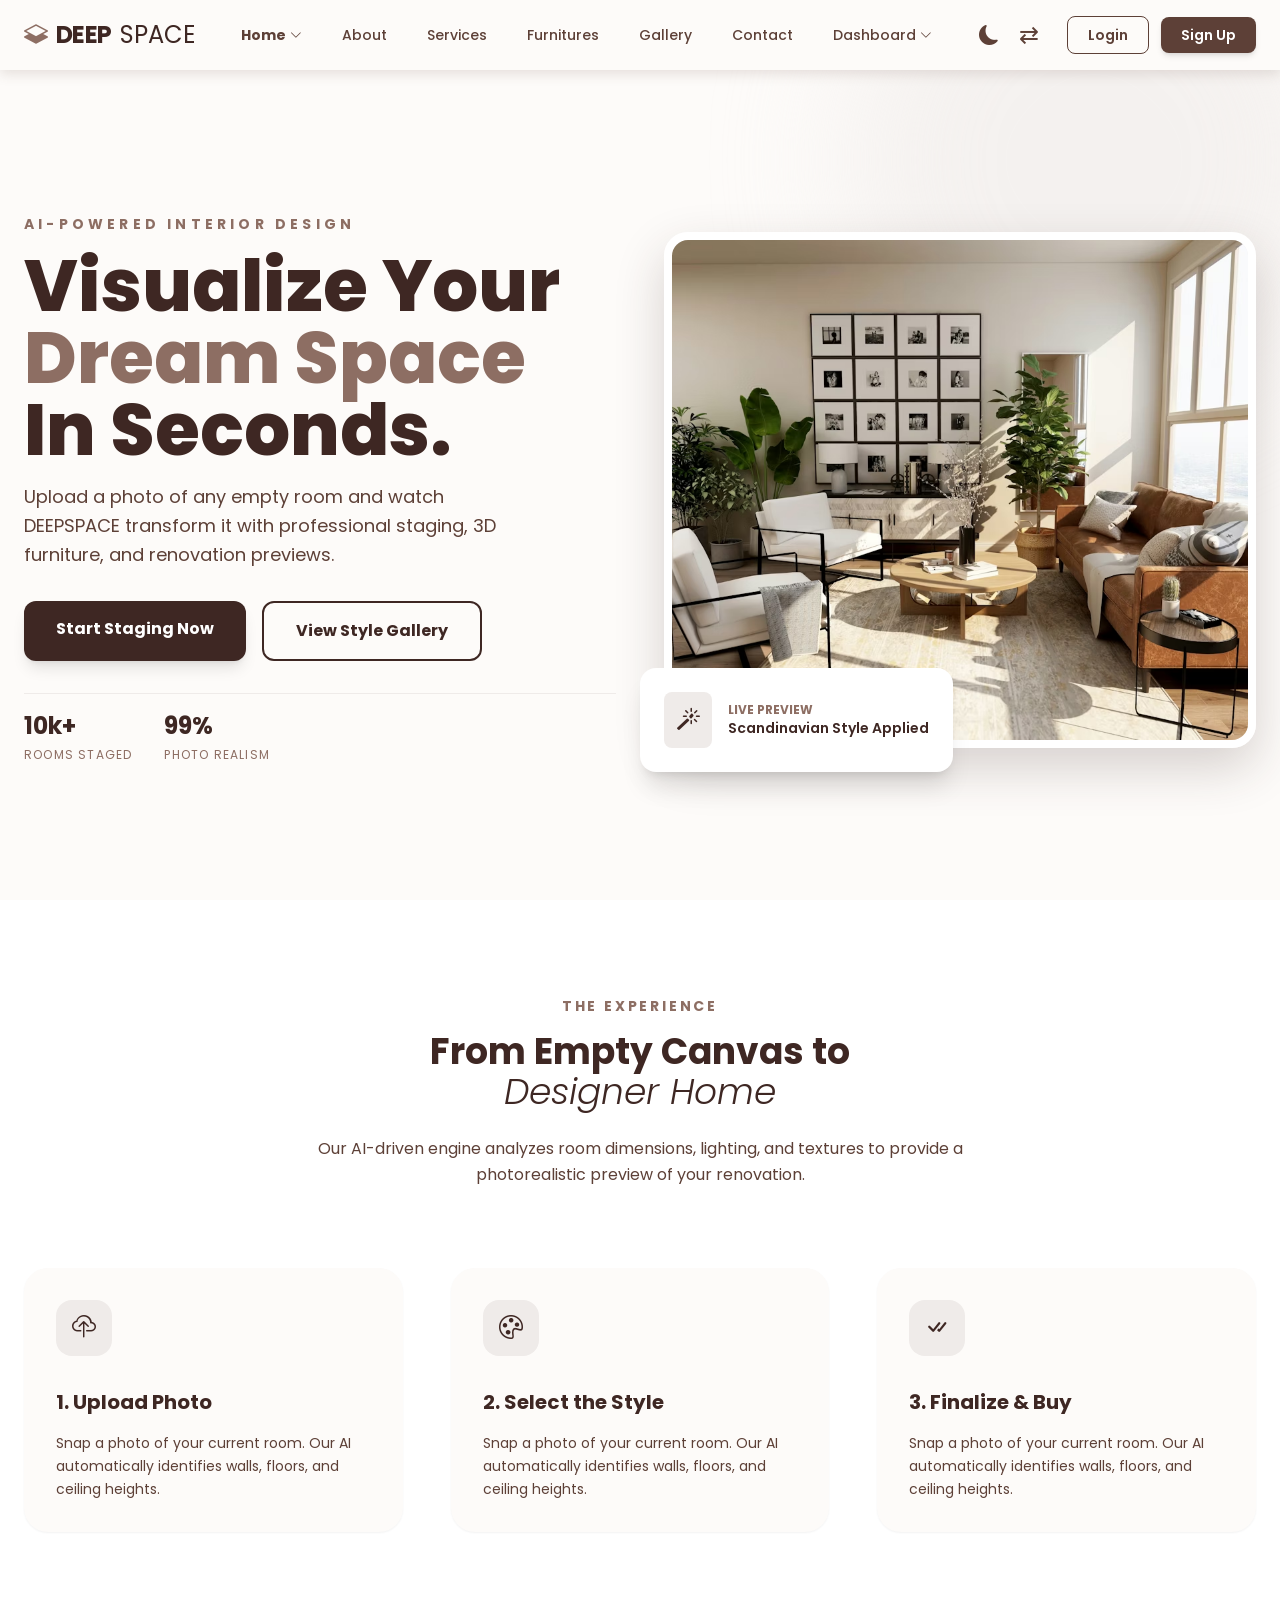
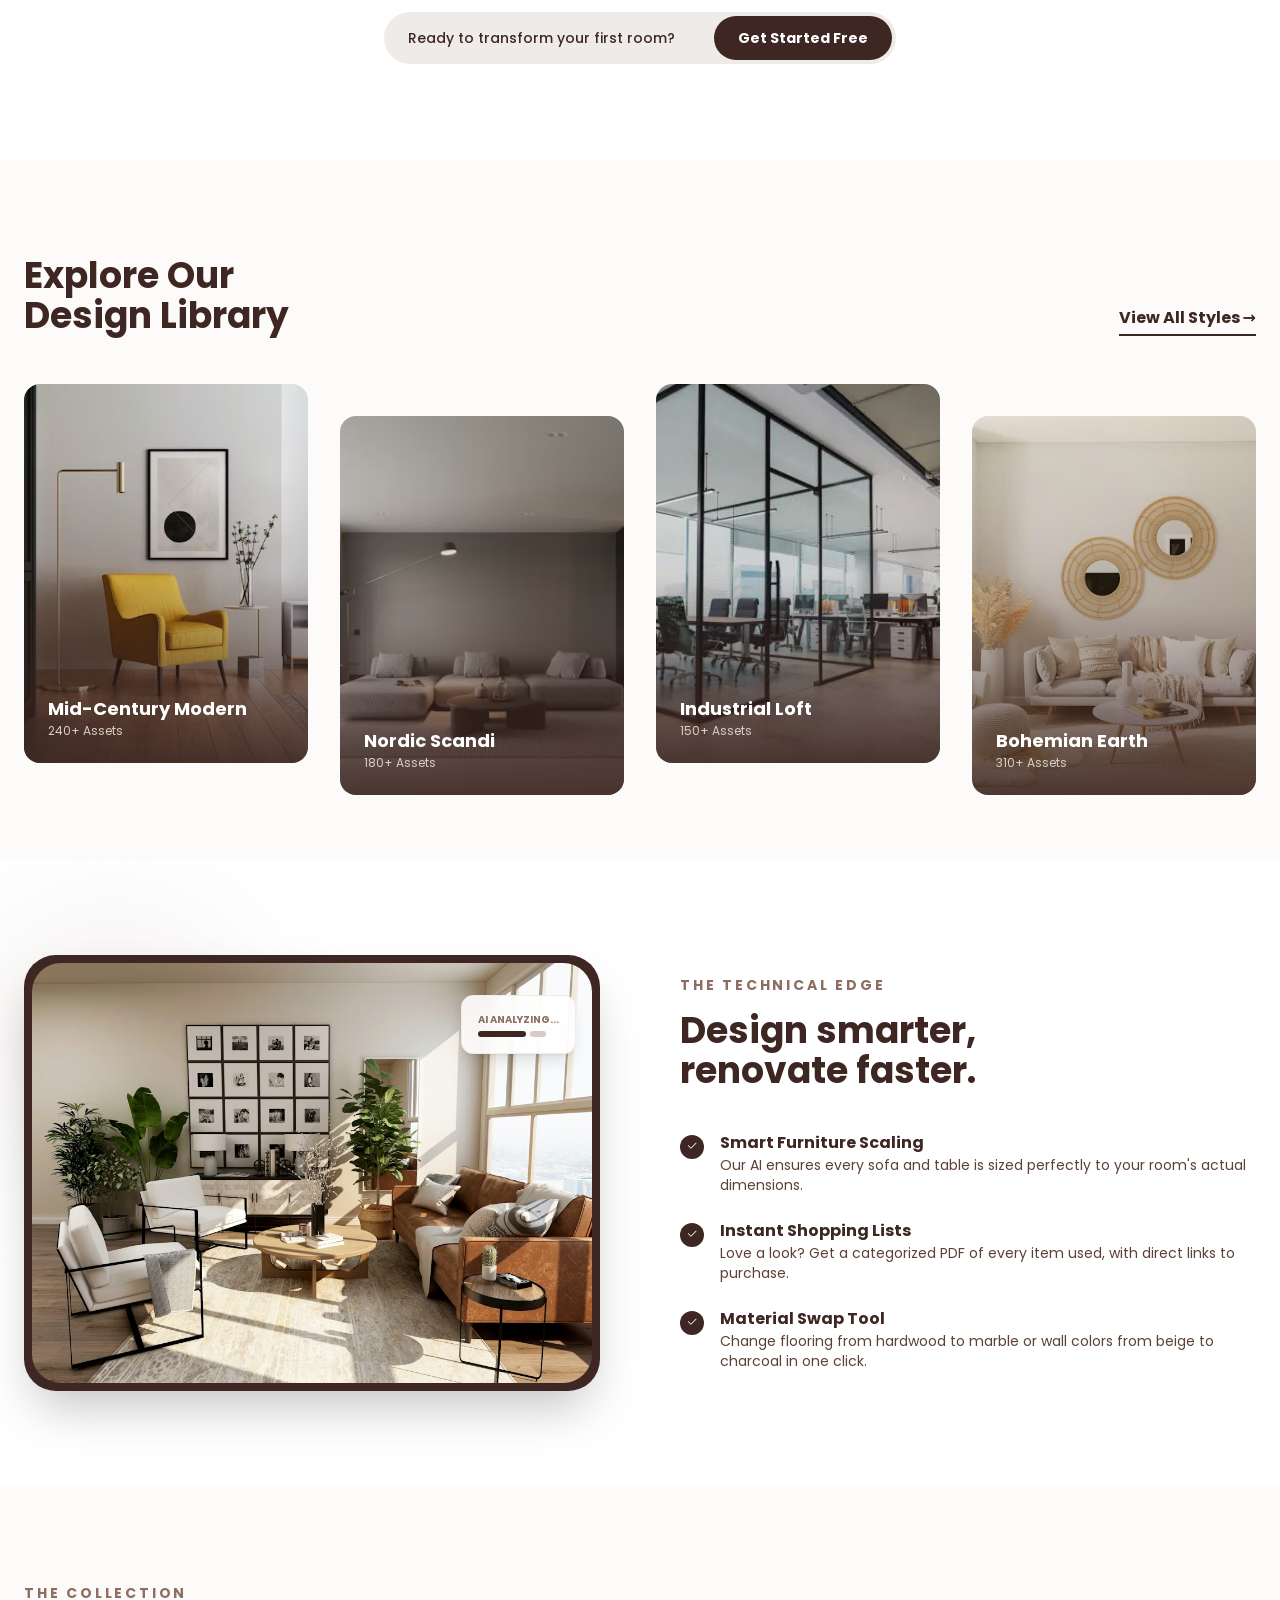
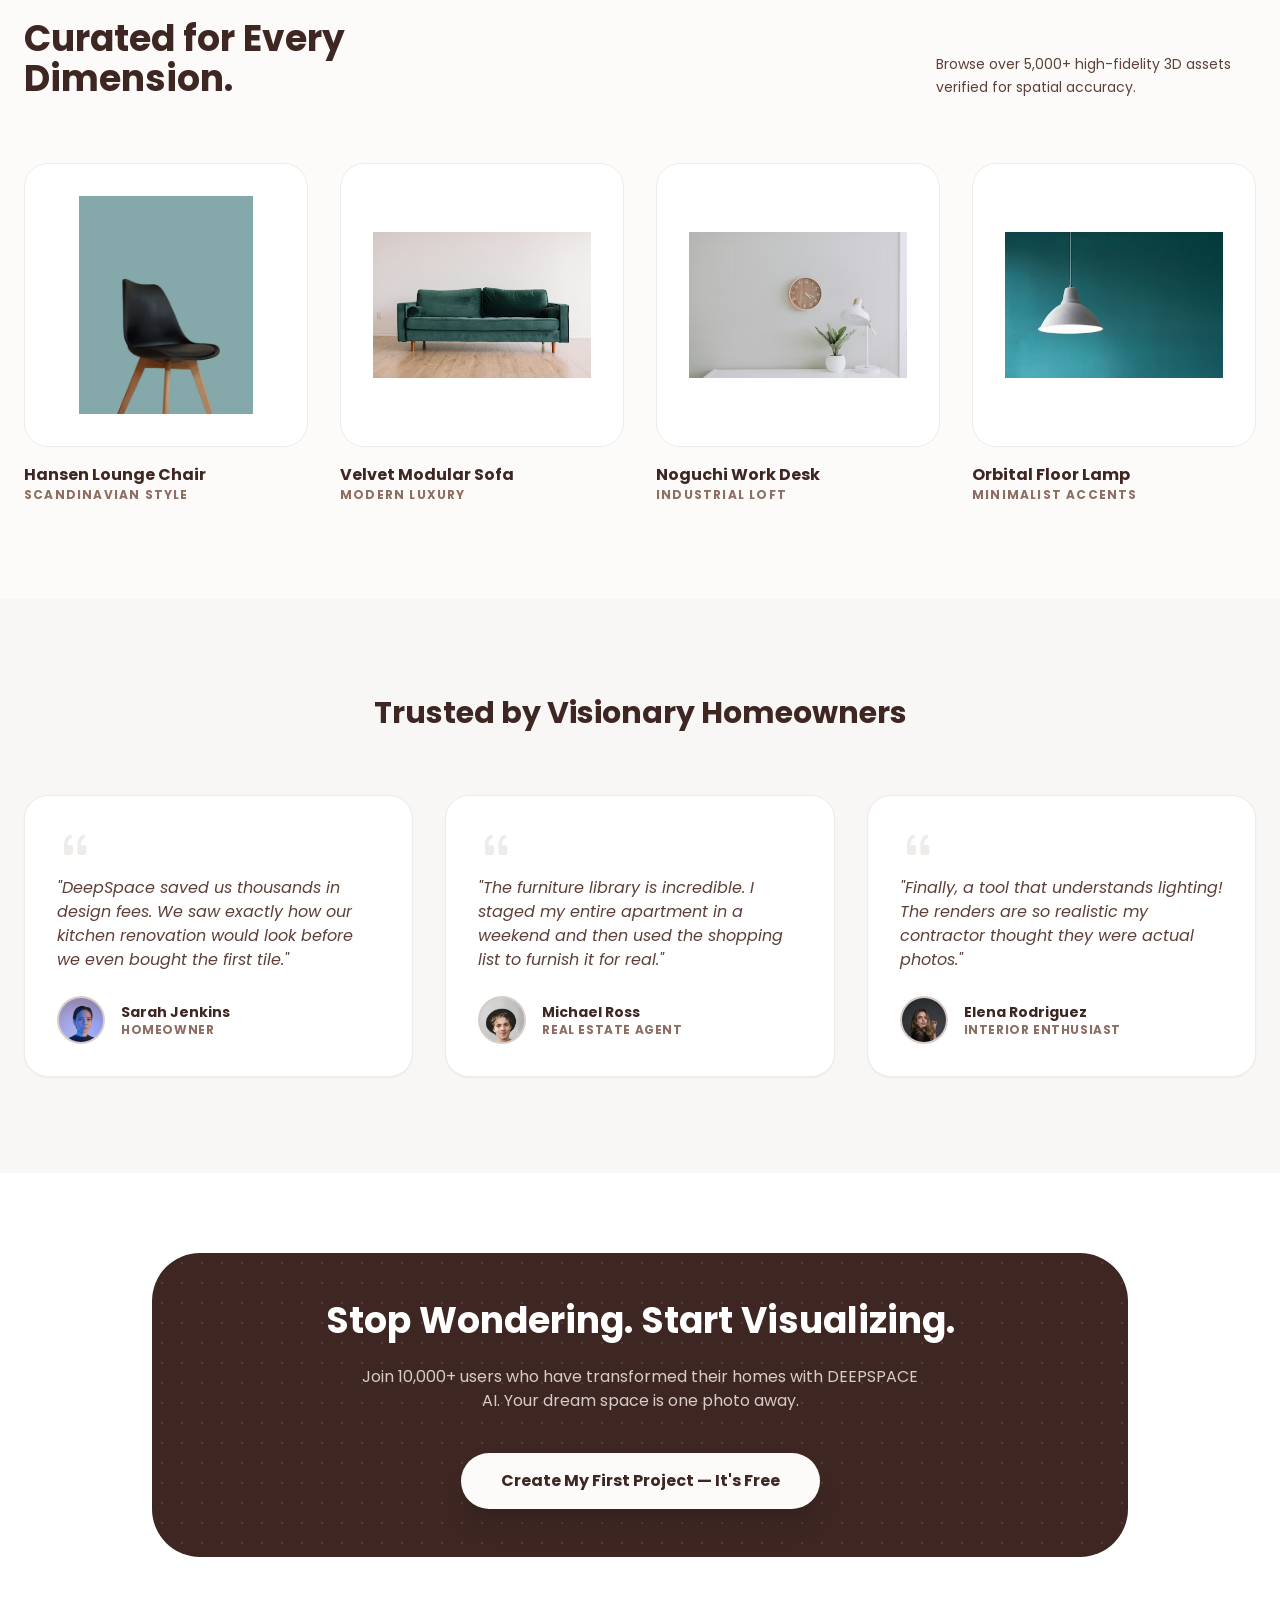
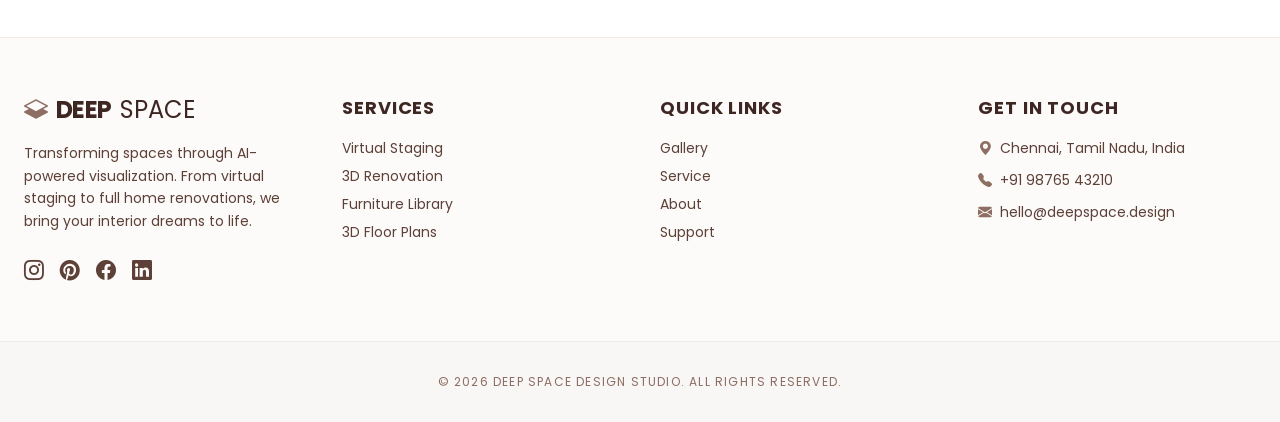
==== index.html @ 7ec05f26 "update code" ====
<!DOCTYPE html>
<html lang="en">

<head>
  <meta charset="UTF-8">
  <meta name="viewport" content="width=device-width, initial-scale=1.0">
  <title>Home1 - Core Hive</title>
  <link rel="icon" href="images/logo.jpeg">
  <script src="tailwind.js"></script>
  <link rel="stylesheet" href="https://cdn.jsdelivr.net/npm/bootstrap-icons@1.11.3/font/bootstrap-icons.min.css">
  <link rel="stylesheet" href="navbar.css">
  <link rel="stylesheet" href="footer.css">
  <link rel="preconnect" href="https://fonts.googleapis.com">
  <link rel="preconnect" href="https://fonts.gstatic.com" crossorigin>
  <link href="https://fonts.googleapis.com/css2?family=Poppins:wght@300;400;500;600;700;900&display=swap"
    rel="stylesheet">
  <style>
    /* RTL */
    .rtl {
      direction: rtl;
    }

    [dir="rtl"] .title {
      margin-right: 20px !important;
    }

    /* THEME TOGGLE */
    :root {
      --home-bg: #ffffff;
      --text-color: #111111;
    }

    [data-theme="dark"] {
      --home-bg: #000000;
      --text-color: #ffffff;
    }

    body {
      background-color: var(--home-bg) !important;
      color: var(--text-color);
      transition: background-color 0.4s ease, color 0.4s ease;
    }

    [data-theme="dark"] section,
    [data-theme="dark"] .card,
    [data-theme="dark"] .bg-white,
    [data-theme="dark"] .bg-\[\#FDFBF9\],
    [data-theme="dark"] .bg-\[\#EFEBE9\],
    [data-theme="dark"] .bg-\[\#F9F7F5\] {
      background-color: #000000 !important;
      border-color: #333333 !important;
    }

    [data-theme="dark"] .btn,
    [data-theme="dark"] .btn1:hover {
      color: #000000 !important;
    }

    [data-theme="dark"] body,
    [data-theme="dark"] p,
    [data-theme="dark"] h1,
    [data-theme="dark"] h2,
    [data-theme="dark"] h3,
    [data-theme="dark"] h4,
    [data-theme="dark"] h5,
    [data-theme="dark"] h6,
    [data-theme="dark"] span,
    [data-theme="dark"] li,
    [data-theme="dark"] a,
    [data-theme="dark"] i,
    [data-theme="dark"] label,
    [data-theme="dark"] table,
    [data-theme="dark"] th,
    [data-theme="dark"] td,
    [data-theme="dark"] div,
    [data-theme="dark"] small,
    [data-theme="dark"] strong {
      color: #ffffff !important;
    }

    [data-theme="dark"] thead {
      background-color: #064E3B !important;
    }

    [data-theme="dark"] .hero-overlay {
      background-color: rgba(0, 0, 0, 0.7) !important;
    }

    [data-theme="dark"] .tag-btn {
      background-color: rgba(255, 255, 255, 0.1) !important;
      border-color: #ffffff !important;
    }
  
  @keyframes bounce-slow {
    0%, 100% { transform: translateY(0); }
    50% { transform: translateY(-10px); }
  }
  .animate-bounce-slow {
    animation: bounce-slow 4s ease-in-out infinite;
  }
  </style>
</head>

<body class="font-sans">
  <!-- navbar -->
  <div id="navbar"></div>

  <!-- HERO BANNER -->
<section class="relative min-h-screen flex items-center pt-20 bg-[#FDFBF9] overflow-hidden">
  
  <div class="absolute top-[-10%] right-[-5%] w-[500px] h-[500px] bg-[#EFEBE9] rounded-full blur-3xl opacity-60"></div>

  <div class="max-w-7xl mx-auto px-6 grid grid-cols-1 lg:grid-cols-2 gap-12 items-center relative z-10">
    
    <div class="space-y-8">
      <div class="space-y-4">
        <h2 class="text-[#8D6E63] font-bold tracking-[0.3em] text-sm uppercase">
          AI-Powered Interior Design
        </h2>
        <h1 class="text-5xl md:text-7xl font-extrabold text-[#3E2723] leading-tight">
          Visualize Your <br> 
          <span class="text-[#8D6E63]">Dream Space</span> <br>
          In Seconds.
        </h1>
        <p class="text-[#5D4037] text-lg max-w-lg leading-relaxed">
          Upload a photo of any empty room and watch DEEPSPACE transform it with professional staging, 3D furniture, and renovation previews.
        </p>
      </div>

      <div class="flex flex-col sm:flex-row gap-4">
        <a href="dashboard.html" class="px-8 py-4 bg-[#3E2723] text-white rounded-xl font-bold text-center shadow-lg hover:bg-[#5D4037] transition-all transform hover:-translate-y-1">
          Start Staging Now
        </a>
        <a href="gallery.html" class="px-8 py-4 border-2 border-[#3E2723] text-[#3E2723] rounded-xl font-bold text-center hover:bg-[#3E2723] hover:text-white transition-all">
          View Style Gallery
        </a>
      </div>

      <div class="flex items-center gap-8 pt-4 border-t border-[#EFEBE9]">
        <div>
          <span class="block text-2xl font-bold text-[#3E2723]">10k+</span>
          <span class="text-xs text-[#8D6E63] uppercase tracking-widest">Rooms Staged</span>
        </div>
        <div>
          <span class="block text-2xl font-bold text-[#3E2723]">99%</span>
          <span class="text-xs text-[#8D6E63] uppercase tracking-widest">Photo Realism</span>
        </div>
      </div>
    </div>

    <div class="relative">
      <div class="rounded-3xl overflow-hidden shadow-[0_20px_50px_rgba(62,39,35,0.2)] border-8 border-white">
        <img src="images/img5.avif" alt="Luxury Living Room Staging" class="w-full h-[500px] object-cover">
      </div>

      <div class="card absolute -bottom-6 -left-6 bg-white p-6 rounded-2xl shadow-xl flex items-center gap-4 max-w-xs animate-bounce-slow">
        <div class="card bg-[#EFEBE9] p-3 rounded-lg">
          <i class="bi bi-magic text-[#3E2723] text-2xl"></i>
        </div>
        <div>
          <p class="text-xs text-[#8D6E63] font-bold uppercase">Live Preview</p>
          <p class="text-sm font-semibold text-[#3E2723]">Scandinavian Style Applied</p>
        </div>
      </div>
    </div>

  </div>
</section>

<!-- SECTION1 -->
 <section class="py-24 bg-white">
  <div class="max-w-7xl mx-auto px-6">
    
    <div class="text-center max-w-2xl mx-auto mb-20">
      <h2 class="text-[#8D6E63] font-bold tracking-[0.2em] text-sm uppercase mb-4">The Experience</h2>
      <h3 class="text-4xl font-bold text-[#3E2723]">From Empty Canvas to <br> <span class="italic font-light">Designer Home</span></h3>
      <p class="text-[#5D4037] mt-6 leading-relaxed">
        Our AI-driven engine analyzes room dimensions, lighting, and textures to provide a photorealistic preview of your renovation.
      </p>
    </div>

    <div class="grid grid-cols-1 md:grid-cols-2 lg:grid-cols-3 gap-12">
      
      <div class="group p-8 rounded-3xl bg-[#FDFBF9] hover:bg-[#3E2723] transition-all duration-500 shadow-sm hover:shadow-2xl">
        <div class="w-14 h-14 bg-[#EFEBE9] rounded-2xl flex items-center justify-center mb-8 group-hover:bg-[#5D4037] transition-colors">
          <i class="bi bi-cloud-upload text-2xl text-[#3E2723] group-hover:text-white"></i>
        </div>
        <h4 class="text-xl font-bold text-[#3E2723] group-hover:text-white mb-4">1. Upload Photo</h4>
        <p class="text-[#5D4037] group-hover:text-[#D7CCC8] text-sm leading-relaxed">
          Snap a photo of your current room. Our AI automatically identifies walls, floors, and ceiling heights.
        </p>
      </div>

      <div class="group p-8 rounded-3xl bg-[#FDFBF9] hover:bg-[#3E2723] transition-all duration-500 shadow-sm hover:shadow-2xl">
        <div class="w-14 h-14 bg-[#EFEBE9] rounded-2xl flex items-center justify-center mb-8 group-hover:bg-[#5D4037] transition-colors">
          <i class="bi bi-palette text-2xl text-[#3E2723] group-hover:text-white"></i>
        </div>
        <h4 class="text-xl font-bold text-[#3E2723] group-hover:text-white mb-4">2. Select the Style</h4>
        <p class="text-[#5D4037] group-hover:text-[#D7CCC8] text-sm leading-relaxed">
         Snap a photo of your current room. Our AI automatically identifies walls, floors, and ceiling heights.
        </p>
      </div>

      <div class="group p-8 rounded-3xl bg-[#FDFBF9] hover:bg-[#3E2723] transition-all duration-500 shadow-sm hover:shadow-2xl">
        <div class="w-14 h-14 bg-[#EFEBE9] rounded-2xl flex items-center justify-center mb-8 group-hover:bg-[#5D4037] transition-colors">
          <i class="bi bi-check-all text-2xl text-[#3E2723] group-hover:text-white"></i>
        </div>
        <h4 class="text-xl font-bold text-[#3E2723] group-hover:text-white mb-4">3. Finalize & Buy</h4>
        <p class="text-[#5D4037] group-hover:text-[#D7CCC8] text-sm leading-relaxed">
          Snap a photo of your current room. Our AI automatically identifies walls, floors, and ceiling heights.
        </p>
      </div>

    </div>

    <div class="mt-20 p-1 bg-[#EFEBE9] rounded-full max-w-lg mx-auto flex items-center justify-between pl-6">
      <span class="text-[#3E2723] font-medium text-sm">Ready to transform your first room?</span>
      <a href="sign.html" class="bg-[#3E2723] text-white px-6 py-3 rounded-full font-bold text-sm hover:bg-[#5D4037] transition-all">
        Get Started Free
      </a>
    </div>

  </div>
</section>
<!-- SECTION2 -->
<section class="py-16 md:py-24 bg-[#FDFBF9]">
  <div class="max-w-7xl mx-auto px-6">
    
    <div class="flex flex-col md:flex-row items-start md:items-end justify-between mb-12 gap-6">
      <div class="max-w-xl">
        <h2 class="text-3xl md:text-4xl font-bold text-[#3E2723]">Explore Our <br class="hidden sm:block"> Design Library</h2>
      </div>
      <a href="gallery.html" class="text-[#3E2723] font-bold border-b-2 border-[#3E2723] pb-1 hover:text-[#8D6E63] hover:border-[#8D6E63] transition-all whitespace-nowrap">
        View All Styles →
      </a>
    </div>

    <div class="grid grid-cols-1 sm:grid-cols-2 lg:grid-cols-4 gap-6 md:gap-8">
      
      <div class="relative overflow-hidden rounded-2xl aspect-[4/5] sm:aspect-[3/4] group">
        <img src="images/img1.avif" class="w-full h-full object-cover transition-transform duration-700 group-hover:scale-110">
        <div class="absolute inset-0 bg-gradient-to-t from-[#3E2723]/90 via-[#3E2723]/20 to-transparent flex flex-col justify-end p-6">
          <p class="text-white font-bold text-lg">Mid-Century Modern</p>
          <p class="text-[#D7CCC8] text-xs">240+ Assets</p>
        </div>
      </div>

      <div class="relative overflow-hidden rounded-2xl aspect-[4/5] sm:aspect-[3/4] group lg:translate-y-8">
        <img src="images/img2.avif" class="w-full h-full object-cover transition-transform duration-700 group-hover:scale-110">
        <div class="absolute inset-0 bg-gradient-to-t from-[#3E2723]/90 via-[#3E2723]/20 to-transparent flex flex-col justify-end p-6">
          <p class="text-white font-bold text-lg">Nordic Scandi</p>
          <p class="text-[#D7CCC8] text-xs">180+ Assets</p>
        </div>
      </div>

      <div class="relative overflow-hidden rounded-2xl aspect-[4/5] sm:aspect-[3/4] group">
        <img src="images/img4.webp" class="w-full h-full object-cover transition-transform duration-700 group-hover:scale-110">
        <div class="absolute inset-0 bg-gradient-to-t from-[#3E2723]/90 via-[#3E2723]/20 to-transparent flex flex-col justify-end p-6">
          <p class="text-white font-bold text-lg">Industrial Loft</p>
          <p class="text-[#D7CCC8] text-xs">150+ Assets</p>
        </div>
      </div>

      <div class="relative overflow-hidden rounded-2xl aspect-[4/5] sm:aspect-[3/4] group lg:translate-y-8">
        <img src="images/img3.avif" class="w-full h-full object-cover transition-transform duration-700 group-hover:scale-110">
        <div class="absolute inset-0 bg-gradient-to-t from-[#3E2723]/90 via-[#3E2723]/20 to-transparent flex flex-col justify-end p-6">
          <p class="text-white font-bold text-lg">Bohemian Earth</p>
          <p class="text-[#D7CCC8] text-xs">310+ Assets</p>
        </div>
      </div>
      
    </div>
  </div>
</section>
<!-- SECTION3 -->
 <section class="py-24 bg-white overflow-hidden">
  <div class="max-w-7xl mx-auto px-6">
    <div class="grid grid-cols-1 lg:grid-cols-2 gap-20 items-center">
      
      <div class="relative">
        <div class="absolute -top-10 -left-10 w-64 h-64 bg-[#EFEBE9] rounded-full mix-blend-multiply filter blur-3xl opacity-70"></div>
        <div class="relative bg-[#3E2723] p-2 rounded-[2rem] shadow-2xl overflow-hidden">
          <img src="images/img5.avif" alt="Dashboard Preview" class="rounded-[1.8rem] w-full object-cover">
          <div class="card absolute top-10 right-6 bg-white/90 backdrop-blur-md p-4 rounded-xl shadow-lg border border-[#EFEBE9] animate-pulse">
            <p class="text-[10px] font-bold text-[#8D6E63] uppercase">AI Analyzing...</p>
            <div class="flex gap-1 mt-1">
              <div class="h-1.5 w-12 bg-[#3E2723] rounded-full"></div>
              <div class="h-1.5 w-4 bg-[#D7CCC8] rounded-full"></div>
            </div>
          </div>
        </div>
      </div>

      <div class="space-y-10">
        <div>
          <h2 class="text-[#8D6E63] font-bold tracking-[0.2em] text-sm uppercase mb-4">The Technical Edge</h2>
          <h3 class="text-4xl font-bold text-[#3E2723]">Design smarter, <br> renovate faster.</h3>
        </div>

        <div class="space-y-6">
          <div class="flex gap-4">
            <div class="flex-shrink-0 w-6 h-6 rounded-full bg-[#3E2723] flex items-center justify-center mt-1">
              <i class="bi bi-check2 text-white text-xs"></i>
            </div>
            <div>
              <h4 class="font-bold text-[#3E2723]">Smart Furniture Scaling</h4>
              <p class="text-sm text-[#5D4037]">Our AI ensures every sofa and table is sized perfectly to your room's actual dimensions.</p>
            </div>
          </div>

          <div class="flex gap-4">
            <div class="flex-shrink-0 w-6 h-6 rounded-full bg-[#3E2723] flex items-center justify-center mt-1">
              <i class="bi bi-check2 text-white text-xs"></i>
            </div>
            <div>
              <h4 class="font-bold text-[#3E2723]">Instant Shopping Lists</h4>
              <p class="text-sm text-[#5D4037]">Love a look? Get a categorized PDF of every item used, with direct links to purchase.</p>
            </div>
          </div>

          <div class="flex gap-4">
            <div class="flex-shrink-0 w-6 h-6 rounded-full bg-[#3E2723] flex items-center justify-center mt-1">
              <i class="bi bi-check2 text-white text-xs"></i>
            </div>
            <div>
              <h4 class="font-bold text-[#3E2723]">Material Swap Tool</h4>
              <p class="text-sm text-[#5D4037]">Change flooring from hardwood to marble or wall colors from beige to charcoal in one click.</p>
            </div>
          </div>
        </div>
      </div>

    </div>
  </div>
</section>
<!-- SECTION4 -->
 <section class="py-24 bg-[#FDFBF9]">
  <div class="max-w-7xl mx-auto px-6">
    
    <div class="flex flex-col md:flex-row justify-between items-end mb-16 gap-6">
      <div>
        <h2 class="text-[#8D6E63] font-bold tracking-[0.2em] text-sm uppercase mb-4">The Collection</h2>
        <h3 class="text-4xl font-bold text-[#3E2723]">Curated for Every <br> Dimension.</h3>
      </div>
      <p class="max-w-xs text-[#5D4037] text-sm leading-relaxed">
        Browse over 5,000+ high-fidelity 3D assets verified for spatial accuracy.
      </p>
    </div>

    <div class="grid grid-cols-1 sm:grid-cols-2 lg:grid-cols-4 gap-8">
      
      <div class="group">
        <div class="aspect-square bg-white rounded-3xl p-8 mb-4 border border-[#EFEBE9] flex items-center justify-center relative overflow-hidden transition-all duration-500 hover:border-[#8D6E63] hover:shadow-lg">
          <img src="images/img6.avif" 
               class="w-full h-full object-contain group-hover:scale-110 transition-transform duration-500" alt="Nordic Chair">
          <button class="absolute bottom-4 right-4 w-10 h-10 bg-[#3E2723] text-white rounded-full opacity-0 translate-y-4 group-hover:opacity-100 group-hover:translate-y-0 transition-all duration-300">
            <i class="bi bi-plus"></i>
          </button>
        </div>
        <h4 class="font-bold text-[#3E2723]">Hansen Lounge Chair</h4>
        <p class="text-xs text-[#8D6E63] uppercase tracking-widest font-bold">Scandinavian Style</p>
      </div>

      <div class="group">
        <div class="aspect-square bg-white rounded-3xl p-8 mb-4 border border-[#EFEBE9] flex items-center justify-center relative overflow-hidden transition-all duration-500 hover:border-[#8D6E63] hover:shadow-lg">
          <img src="images/img7.avif" 
               class="w-full h-full object-contain group-hover:scale-110 transition-transform duration-500" alt="Modern Sofa">
          <button class="absolute bottom-4 right-4 w-10 h-10 bg-[#3E2723] text-white rounded-full opacity-0 translate-y-4 group-hover:opacity-100 group-hover:translate-y-0 transition-all duration-300">
            <i class="bi bi-plus"></i>
          </button>
        </div>
        <h4 class="font-bold text-[#3E2723]">Velvet Modular Sofa</h4>
        <p class="text-xs text-[#8D6E63] uppercase tracking-widest font-bold">Modern Luxury</p>
      </div>

      <div class="group">
        <div class="aspect-square bg-white rounded-3xl p-8 mb-4 border border-[#EFEBE9] flex items-center justify-center relative overflow-hidden transition-all duration-500 hover:border-[#8D6E63] hover:shadow-lg">
          <img src="images/img8.avif" 
               class="w-full h-full object-contain group-hover:scale-110 transition-transform duration-500" alt="Office Desk">
          <button class="absolute bottom-4 right-4 w-10 h-10 bg-[#3E2723] text-white rounded-full opacity-0 translate-y-4 group-hover:opacity-100 group-hover:translate-y-0 transition-all duration-300">
            <i class="bi bi-plus"></i>
          </button>
        </div>
        <h4 class="font-bold text-[#3E2723]">Noguchi Work Desk</h4>
        <p class="text-xs text-[#8D6E63] uppercase tracking-widest font-bold">Industrial Loft</p>
      </div>

      <div class="group">
        <div class="aspect-square bg-white rounded-3xl p-8 mb-4 border border-[#EFEBE9] flex items-center justify-center relative overflow-hidden transition-all duration-500 hover:border-[#8D6E63] hover:shadow-lg">
          <img src="images/img9.avif" 
               class="w-full h-full object-contain group-hover:scale-110 transition-transform duration-500" alt="Lighting">
          <button class="absolute bottom-4 right-4 w-10 h-10 bg-[#3E2723] text-white rounded-full opacity-0 translate-y-4 group-hover:opacity-100 group-hover:translate-y-0 transition-all duration-300">
            <i class="bi bi-plus"></i>
          </button>
        </div>
        <h4 class="font-bold text-[#3E2723]">Orbital Floor Lamp</h4>
        <p class="text-xs text-[#8D6E63] uppercase tracking-widest font-bold">Minimalist Accents</p>
      </div>

    </div>
  </div>
</section>
<!-- SECTION5 -->
 <section class="py-24 bg-[#F9F7F5]">
  <div class="max-w-7xl mx-auto px-6">
    <div class="text-center mb-16">
      <h3 class="text-3xl font-bold text-[#3E2723]">Trusted by Visionary Homeowners</h3>
    </div>

    <div class="grid grid-cols-1 md:grid-cols-2 lg:grid-cols-3 gap-8">
      
      <div class="group bg-white p-8 rounded-3xl shadow-sm border border-[#EFEBE9] flex flex-col justify-between transition-all duration-500 hover:-translate-y-2 hover:shadow-xl hover:border-[#8D6E63]">
        <div class="mb-6">
            <i class="bi bi-quote text-4xl text-[#EFEBE9] group-hover:text-[#D7CCC8] transition-colors"></i>
            <p class="text-[#5D4037] italic mt-2">"DeepSpace saved us thousands in design fees. We saw exactly how our kitchen renovation would look before we even bought the first tile."</p>
        </div>
        <div class="flex items-center gap-4">
          <div class="w-12 h-12 rounded-full bg-[#D7CCC8] overflow-hidden border-2 border-transparent group-hover:border-[#8D6E63] transition-all">
            <img src="images/team2.avif" alt="User">
          </div>
          <div>
            <p class="font-bold text-[#3E2723] text-sm">Sarah Jenkins</p>
            <p class="text-[#8D6E63] text-xs uppercase font-bold tracking-wider">Homeowner</p>
          </div>
        </div>
      </div>

      <div class="group bg-white p-8 rounded-3xl shadow-sm border border-[#EFEBE9] flex flex-col justify-between transition-all duration-500 hover:-translate-y-2 hover:shadow-xl hover:border-[#8D6E63]">
        <div class="mb-6">
            <i class="bi bi-quote text-4xl text-[#EFEBE9] group-hover:text-[#D7CCC8] transition-colors"></i>
            <p class="text-[#5D4037] italic mt-2">"The furniture library is incredible. I staged my entire apartment in a weekend and then used the shopping list to furnish it for real."</p>
        </div>
        <div class="flex items-center gap-4">
          <div class="w-12 h-12 rounded-full bg-[#D7CCC8] overflow-hidden border-2 border-transparent group-hover:border-[#8D6E63] transition-all">
            <img src="images/team1.avif" alt="User">
          </div>
          <div>
            <p class="font-bold text-[#3E2723] text-sm">Michael Ross</p>
            <p class="text-[#8D6E63] text-xs uppercase font-bold tracking-wider">Real Estate Agent</p>
          </div>
        </div>
      </div>

      <div class="group bg-white p-8 rounded-3xl shadow-sm border border-[#EFEBE9] flex flex-col justify-between transition-all duration-500 hover:-translate-y-2 hover:shadow-xl hover:border-[#8D6E63]">
        <div class="mb-6">
            <i class="bi bi-quote text-4xl text-[#EFEBE9] group-hover:text-[#D7CCC8] transition-colors"></i>
            <p class="text-[#5D4037] italic mt-2">"Finally, a tool that understands lighting! The renders are so realistic my contractor thought they were actual photos."</p>
        </div>
        <div class="flex items-center gap-4">
          <div class="w-12 h-12 rounded-full bg-[#D7CCC8] overflow-hidden border-2 border-transparent group-hover:border-[#8D6E63] transition-all">
            <img src="images/team3.avif" alt="User">
          </div>
          <div>
            <p class="font-bold text-[#3E2723] text-sm">Elena Rodriguez</p>
            <p class="text-[#8D6E63] text-xs uppercase font-bold tracking-wider">Interior Enthusiast</p>
          </div>
        </div>
      </div>

    </div>
  </div>
</section>
<!-- SECTION6 -->
 <section class="py-20">
  <div class="max-w-5xl mx-auto px-6">
    <div class="bg-[#3E2723] rounded-[3rem] p-12 text-center text-white relative overflow-hidden">
      <div class="absolute inset-0 opacity-10 pointer-events-none">
        <div class="absolute top-0 left-0 w-full h-full bg-[radial-gradient(circle,white_1px,transparent_1px)] [background-size:20px_20px]"></div>
      </div>

      <h2 class="text-4xl font-bold mb-6 relative z-10">Stop Wondering. Start Visualizing.</h2>
      <p class="text-[#D7CCC8] mb-10 max-w-xl mx-auto relative z-10">Join 10,000+ users who have transformed their homes with DEEPSPACE AI. Your dream space is one photo away.</p>
      
      <div class="relative z-10">
        <a href="sign.html" class="inline-block bg-[#FDFBF9] text-[#3E2723] px-10 py-4 rounded-full font-bold hover:bg-[#EFEBE9] transition-all transform hover:scale-105 shadow-xl">
          Create My First Project — It's Free
        </a>
      </div>
    </div>
  </div>
</section>

   <!-- FOOTER -->
  <div id="footer"></div>
  <script>
    tailwind.config = {
      theme: {
        extend: {
          fontFamily: {
            sans: ['Poppins', 'ui-sans-serif', 'system-ui'],
          },
        },
      },
    }
</script>
  <script src="navbar.js"></script>
  <script src="footer.js"></script>
</body>

</html>
---- navbar.css ----
html,
body {
  max-width: 100% !important;
  overflow-x: hidden !important;
  margin: 0;
  padding: 0;
}

.mobile-toggle {
  display: none;
}

.nav-active {
  font-weight: 700;
  position: relative;
}

.nav-active::after {
  content: "";
  position: absolute;
  left: 0;
  bottom: -6px;
  width: 100%;
  height: 2px;
  background-color: #5D4037;
  border-radius: 2px;
}

[dir="rtl"] #profileMenu {
  margin-right: -20px;
}

.home-active {
  font-weight: 700 !important;
  position: relative;
}

#homeDropdownMenu li a.nav-active::after {
  display: none;
}

#dashboardDropdownMenu li a.nav-active::after {
  display: none;
}

#profileMenu li a.nav-active::after {
  display: none;
}

[data-theme="dark"] #homeDropdownMenu,
[data-theme="dark"] #profileMenu{
  background-color: #000000 !important;
}
[data-theme="dark"] #homeDropdownMenu a:hover {
  color: #000000 !important;
}
[data-theme="dark"] #dashboardDropdownMenu {
  background-color: #000000 !important;
}
[data-theme="dark"] #dashboardDropdownMenu a:hover {
  color: #000000 !important;
}
[data-theme="dark"] #profileMenu a:hover {
  color: #000000 !important;
}

@media (max-width: 1441px) {
  [dir="rtl"] #profileMenu {
  margin-right: -120px;
}
}
@media (max-width: 1281px) {
  [dir="rtl"] #profileMenu {
  margin-right: -150px !important;
}
}
@media (max-width: 1024px) {
  #navLinks {
    gap: 14px;
  }
}

@media (max-width: 820px) {
  #centerLinksWrapper {
    display: none !important;
  }

  #rightButtons .text-xl,
  #rightButtons .text-2xl {
    font-size: 1.25rem;
  }

}

@media (min-width: 821px) {
  #hamburgerBtn {
    display: none !important;
  }

  #mobileMenuOverlay,
  #mobileMenu {
    display: none !important;
  }
}

.mobile-menu-open {
  overflow: hidden;
}

#mobileMenu.active {
  transform: translateX(0);
}

#mobileMenuOverlay.active {
  display: block !important;
}

/* Animation for mobile dropdown */
#mobileDropdownMenu {
  transition: max-height 0.3s ease-out;
}

#mobileDropdownMenu.show {
  display: block !important;
  animation: slideDown 0.3s ease-out;
}

 [dir="rtl"] #mobileProfileMenu {
  margin-right: -120px;
}

#hamburgerBtn i {
    color: #5D4037;
  }

@keyframes slideDown {
  from {
    opacity: 0;
    transform: translateY(-10px);
  }

  to {
    opacity: 1;
    transform: translateY(0);
  }
}

@media (min-width: 821px) {
  #centerLinksWrapper {
    display: flex !important;
  }

  .lg\\:flex {
    display: flex !important;
  }
}

@media (max-width:800px) {
  .nav-active::after {
    display: none;
    font-weight: 900;
  }
}

@media (max-width:426px) {

  #theme-toggle i {
    font-size: 15px;
  }

  #hamburgerBtn i {
    font-size: 20px;
    color: #5D4037;
  }

  #closeMenuBtn {
    font-size: 20px;
  }

  #rightButtons {
    gap: 1rem;
  }

   [dir="rtl"] #mobileProfileMenu {
    margin-right: -110px;
  }
}


[data-theme="dark"] #homeDropdownMenu a,
[data-theme="dark"] #dashboardDropdownMenu a,
[data-theme="dark"] #profileMenu a {
  color: white;
}

[data-theme="dark"] header a,
[data-theme="dark"] header button,
[data-theme="dark"] header i,
[data-theme="dark"] header span,
[data-theme="dark"] header h1 {
  color: white;
}

[data-theme="dark"] #mainNavbar,
[data-theme="dark"] #mobileMenu {
  background-color: #29292a !important;
}
---- footer.css ----
[data-theme="dark"] footer a,
[data-theme="dark"] footer p,
[data-theme="dark"] footer h1,
[data-theme="dark"] footer h3,
[data-theme="dark"] footer i,
[data-theme="dark"] footer span,
[data-theme="dark"] footer li {
  color: white;
}

[data-theme="dark"] footer {
  background-color: #29292a !important;
  border-color: #333333 !important;
}
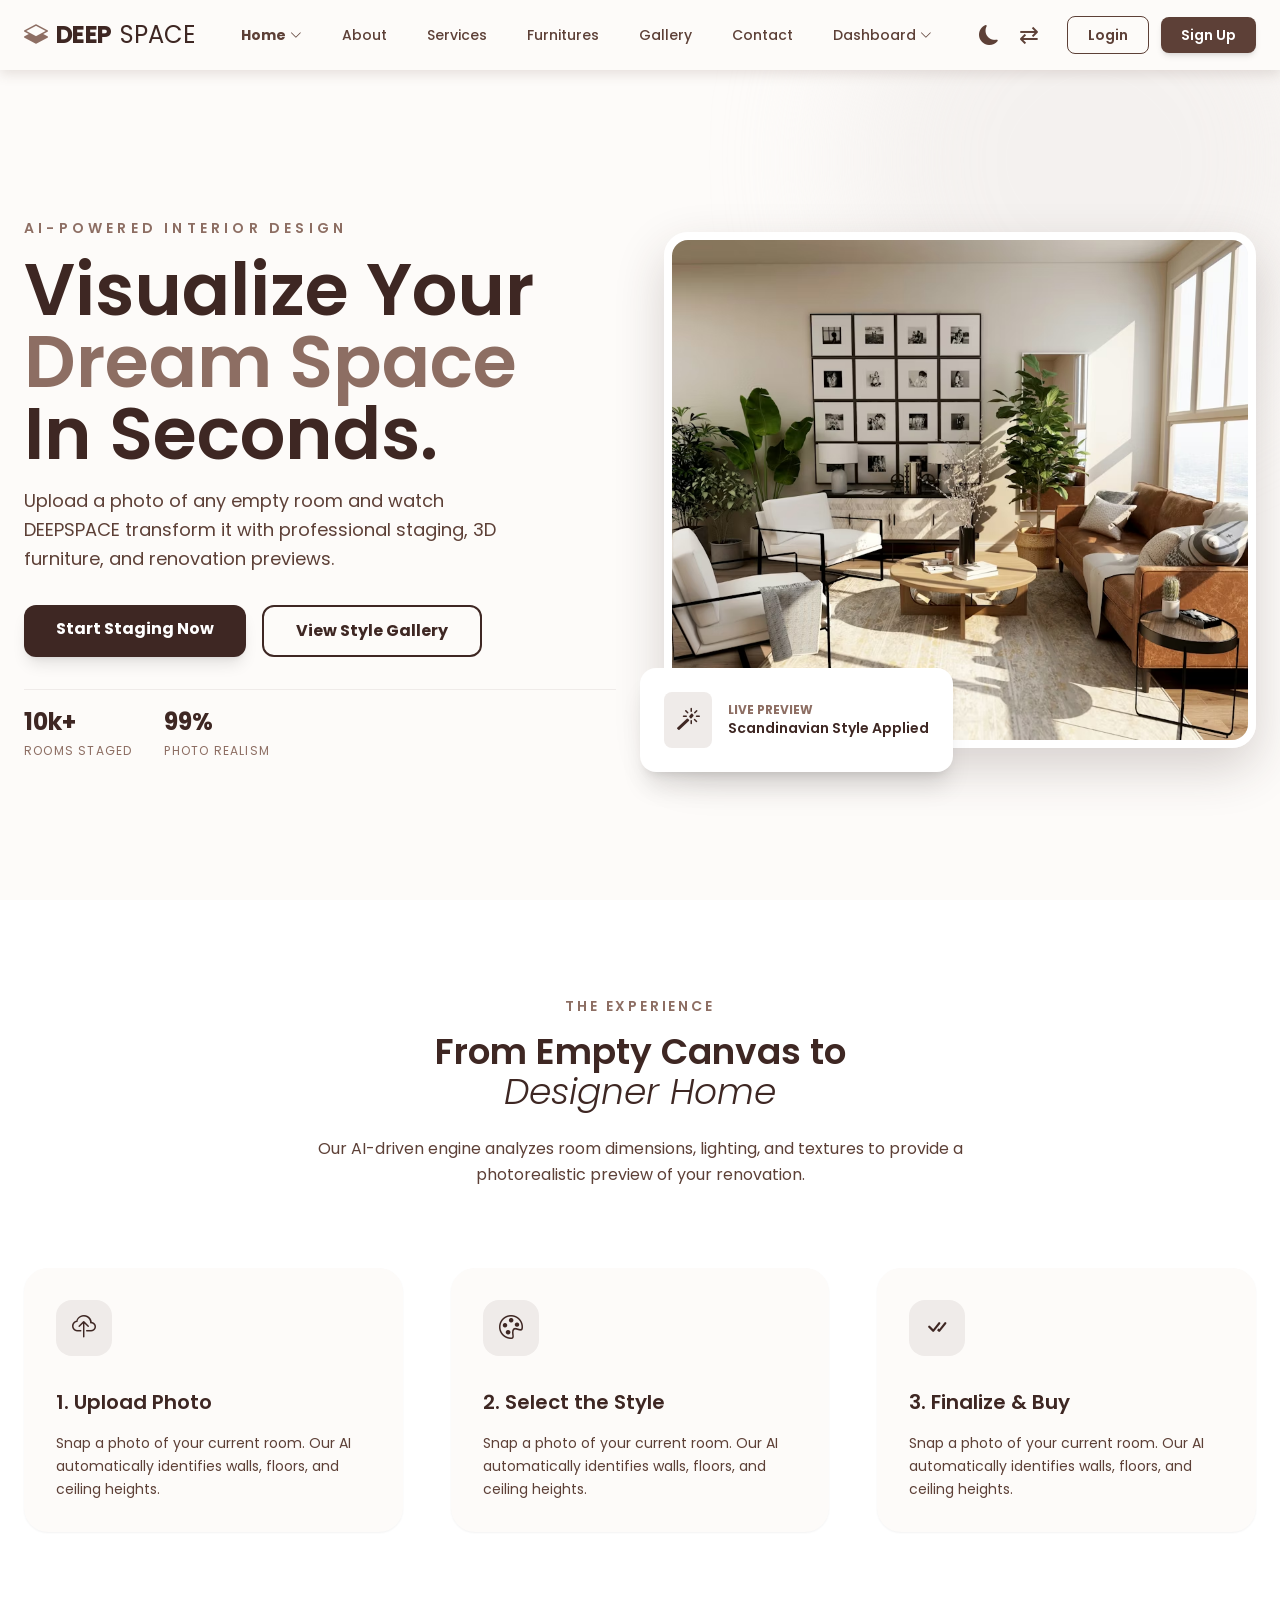
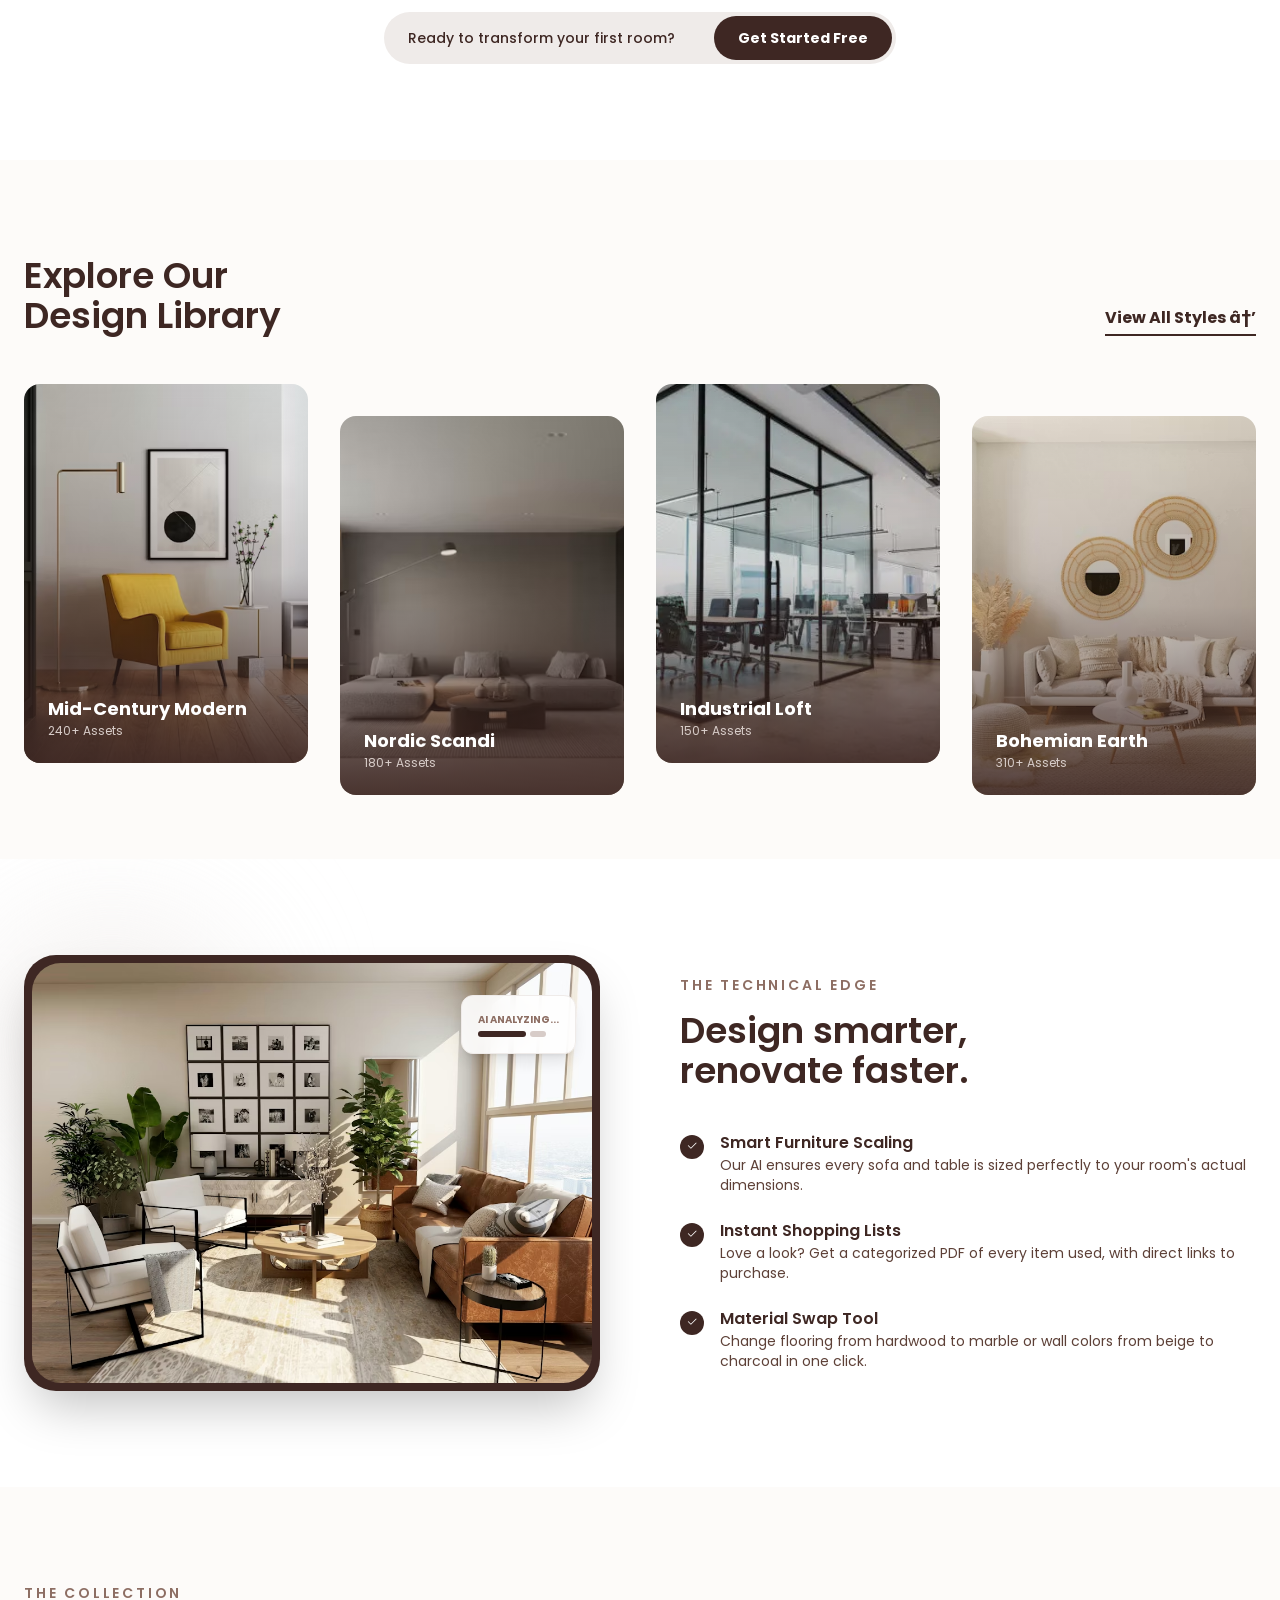
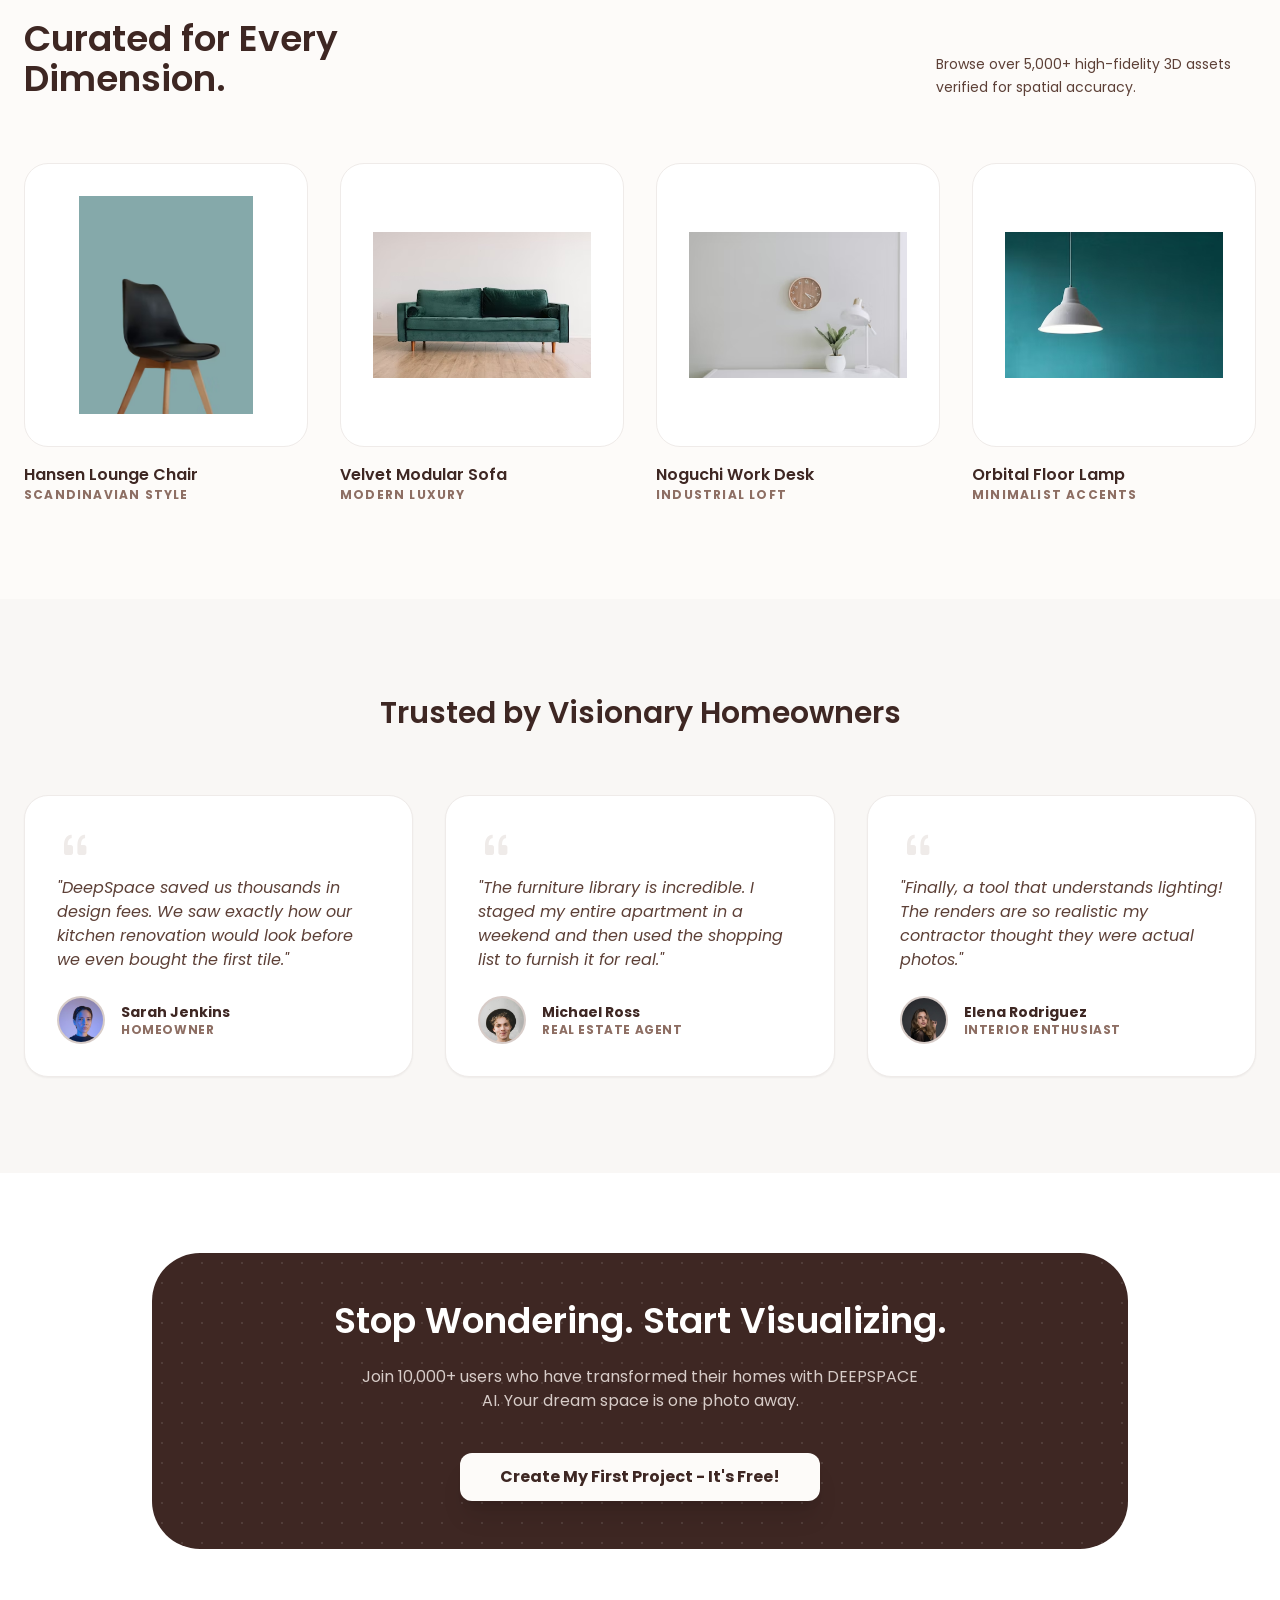
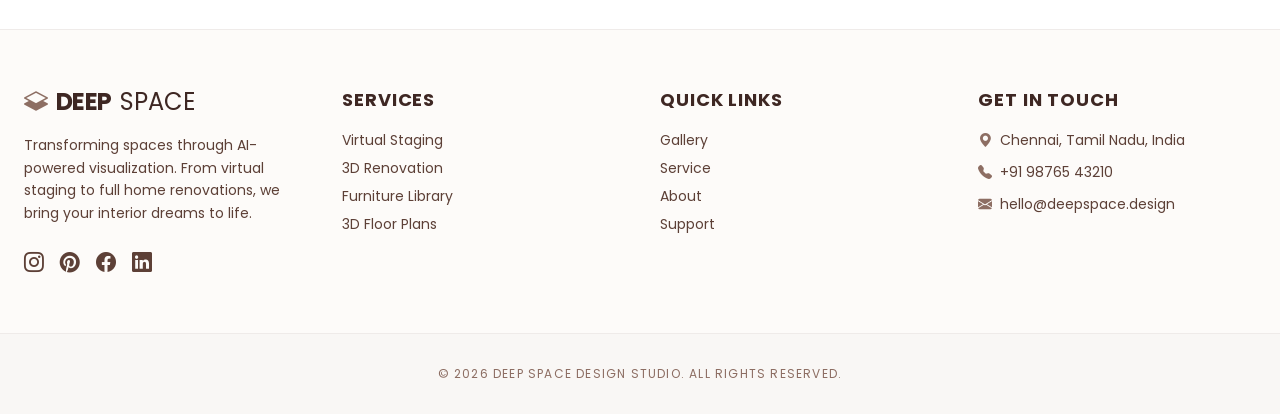
==== commit 0c874038: "Updated project files" ====
--- a/index.html
+++ b/index.html
@@ -1,10 +1,10 @@
-<!DOCTYPE html>
+﻿<!DOCTYPE html>
 <html lang="en">
 
 <head>
   <meta charset="UTF-8">
   <meta name="viewport" content="width=device-width, initial-scale=1.0">
-  <title>Home1 - Core Hive</title>
+  <title>Home1 - Deep Space</title>
   <link rel="icon" href="images/logo.jpeg">
   <script src="tailwind.js"></script>
   <link rel="stylesheet" href="https://cdn.jsdelivr.net/npm/bootstrap-icons@1.11.3/font/bootstrap-icons.min.css">
@@ -114,10 +114,10 @@
     
     <div class="space-y-8">
       <div class="space-y-4">
-        <h2 class="text-[#8D6E63] font-bold tracking-[0.3em] text-sm uppercase">
+        <h2 class="text-[#8D6E63] font-semibold tracking-[0.3em] text-sm uppercase">
           AI-Powered Interior Design
         </h2>
-        <h1 class="text-5xl md:text-7xl font-extrabold text-[#3E2723] leading-tight">
+        <h1 class="text-5xl md:text-7xl font-semibold text-[#3E2723] leading-tight">
           Visualize Your <br> 
           <span class="text-[#8D6E63]">Dream Space</span> <br>
           In Seconds.
@@ -128,10 +128,10 @@
       </div>
 
       <div class="flex flex-col sm:flex-row gap-4">
-        <a href="dashboard.html" class="px-8 py-4 bg-[#3E2723] text-white rounded-xl font-bold text-center shadow-lg hover:bg-[#5D4037] transition-all transform hover:-translate-y-1">
+        <a href="user.html" class="px-8 py-3 bg-[#3E2723] text-white rounded-xl font-bold text-center shadow-lg hover:bg-[#5D4037] transition-all transform hover:-translate-y-1">
           Start Staging Now
         </a>
-        <a href="gallery.html" class="px-8 py-4 border-2 border-[#3E2723] text-[#3E2723] rounded-xl font-bold text-center hover:bg-[#3E2723] hover:text-white transition-all">
+        <a href="gallery.html" class="px-8 py-3 border-2 border-[#3E2723] text-[#3E2723] rounded-xl font-bold text-center hover:bg-[#3E2723] hover:text-white transition-all">
           View Style Gallery
         </a>
       </div>
@@ -172,8 +172,8 @@
   <div class="max-w-7xl mx-auto px-6">
     
     <div class="text-center max-w-2xl mx-auto mb-20">
-      <h2 class="text-[#8D6E63] font-bold tracking-[0.2em] text-sm uppercase mb-4">The Experience</h2>
-      <h3 class="text-4xl font-bold text-[#3E2723]">From Empty Canvas to <br> <span class="italic font-light">Designer Home</span></h3>
+      <h2 class="text-[#8D6E63] font-semibold tracking-[0.2em] text-sm uppercase mb-4">The Experience</h2>
+      <h3 class="text-4xl font-semibold text-[#3E2723]">From Empty Canvas to <br> <span class="italic font-light">Designer Home</span></h3>
       <p class="text-[#5D4037] mt-6 leading-relaxed">
         Our AI-driven engine analyzes room dimensions, lighting, and textures to provide a photorealistic preview of your renovation.
       </p>
@@ -185,7 +185,7 @@
         <div class="w-14 h-14 bg-[#EFEBE9] rounded-2xl flex items-center justify-center mb-8 group-hover:bg-[#5D4037] transition-colors">
           <i class="bi bi-cloud-upload text-2xl text-[#3E2723] group-hover:text-white"></i>
         </div>
-        <h4 class="text-xl font-bold text-[#3E2723] group-hover:text-white mb-4">1. Upload Photo</h4>
+        <h4 class="text-xl font-semibold text-[#3E2723] group-hover:text-white mb-4">1. Upload Photo</h4>
         <p class="text-[#5D4037] group-hover:text-[#D7CCC8] text-sm leading-relaxed">
           Snap a photo of your current room. Our AI automatically identifies walls, floors, and ceiling heights.
         </p>
@@ -195,7 +195,7 @@
         <div class="w-14 h-14 bg-[#EFEBE9] rounded-2xl flex items-center justify-center mb-8 group-hover:bg-[#5D4037] transition-colors">
           <i class="bi bi-palette text-2xl text-[#3E2723] group-hover:text-white"></i>
         </div>
-        <h4 class="text-xl font-bold text-[#3E2723] group-hover:text-white mb-4">2. Select the Style</h4>
+        <h4 class="text-xl font-semibold text-[#3E2723] group-hover:text-white mb-4">2. Select the Style</h4>
         <p class="text-[#5D4037] group-hover:text-[#D7CCC8] text-sm leading-relaxed">
          Snap a photo of your current room. Our AI automatically identifies walls, floors, and ceiling heights.
         </p>
@@ -205,7 +205,7 @@
         <div class="w-14 h-14 bg-[#EFEBE9] rounded-2xl flex items-center justify-center mb-8 group-hover:bg-[#5D4037] transition-colors">
           <i class="bi bi-check-all text-2xl text-[#3E2723] group-hover:text-white"></i>
         </div>
-        <h4 class="text-xl font-bold text-[#3E2723] group-hover:text-white mb-4">3. Finalize & Buy</h4>
+        <h4 class="text-xl font-semibold text-[#3E2723] group-hover:text-white mb-4">3. Finalize & Buy</h4>
         <p class="text-[#5D4037] group-hover:text-[#D7CCC8] text-sm leading-relaxed">
           Snap a photo of your current room. Our AI automatically identifies walls, floors, and ceiling heights.
         </p>
@@ -228,10 +228,10 @@
     
     <div class="flex flex-col md:flex-row items-start md:items-end justify-between mb-12 gap-6">
       <div class="max-w-xl">
-        <h2 class="text-3xl md:text-4xl font-bold text-[#3E2723]">Explore Our <br class="hidden sm:block"> Design Library</h2>
+        <h2 class="text-3xl md:text-4xl font-semibold text-[#3E2723]">Explore Our <br class="hidden sm:block"> Design Library</h2>
       </div>
       <a href="gallery.html" class="text-[#3E2723] font-bold border-b-2 border-[#3E2723] pb-1 hover:text-[#8D6E63] hover:border-[#8D6E63] transition-all whitespace-nowrap">
-        View All Styles →
+        View All Styles â†’
       </a>
     </div>
 
@@ -293,8 +293,8 @@
 
       <div class="space-y-10">
         <div>
-          <h2 class="text-[#8D6E63] font-bold tracking-[0.2em] text-sm uppercase mb-4">The Technical Edge</h2>
-          <h3 class="text-4xl font-bold text-[#3E2723]">Design smarter, <br> renovate faster.</h3>
+          <h2 class="text-[#8D6E63] font-semibold tracking-[0.2em] text-sm uppercase mb-4">The Technical Edge</h2>
+          <h3 class="text-4xl font-semibold text-[#3E2723]">Design smarter, <br> renovate faster.</h3>
         </div>
 
         <div class="space-y-6">
@@ -303,7 +303,7 @@
               <i class="bi bi-check2 text-white text-xs"></i>
             </div>
             <div>
-              <h4 class="font-bold text-[#3E2723]">Smart Furniture Scaling</h4>
+              <h4 class="font-semibold text-[#3E2723]">Smart Furniture Scaling</h4>
               <p class="text-sm text-[#5D4037]">Our AI ensures every sofa and table is sized perfectly to your room's actual dimensions.</p>
             </div>
           </div>
@@ -313,7 +313,7 @@
               <i class="bi bi-check2 text-white text-xs"></i>
             </div>
             <div>
-              <h4 class="font-bold text-[#3E2723]">Instant Shopping Lists</h4>
+              <h4 class="font-semibold text-[#3E2723]">Instant Shopping Lists</h4>
               <p class="text-sm text-[#5D4037]">Love a look? Get a categorized PDF of every item used, with direct links to purchase.</p>
             </div>
           </div>
@@ -323,7 +323,7 @@
               <i class="bi bi-check2 text-white text-xs"></i>
             </div>
             <div>
-              <h4 class="font-bold text-[#3E2723]">Material Swap Tool</h4>
+              <h4 class="font-semibold text-[#3E2723]">Material Swap Tool</h4>
               <p class="text-sm text-[#5D4037]">Change flooring from hardwood to marble or wall colors from beige to charcoal in one click.</p>
             </div>
           </div>
@@ -339,8 +339,8 @@
     
     <div class="flex flex-col md:flex-row justify-between items-end mb-16 gap-6">
       <div>
-        <h2 class="text-[#8D6E63] font-bold tracking-[0.2em] text-sm uppercase mb-4">The Collection</h2>
-        <h3 class="text-4xl font-bold text-[#3E2723]">Curated for Every <br> Dimension.</h3>
+        <h2 class="text-[#8D6E63] font-semibold tracking-[0.2em] text-sm uppercase mb-4">The Collection</h2>
+        <h3 class="text-4xl font-semibold text-[#3E2723]">Curated for Every <br> Dimension.</h3>
       </div>
       <p class="max-w-xs text-[#5D4037] text-sm leading-relaxed">
         Browse over 5,000+ high-fidelity 3D assets verified for spatial accuracy.
@@ -353,11 +353,11 @@
         <div class="aspect-square bg-white rounded-3xl p-8 mb-4 border border-[#EFEBE9] flex items-center justify-center relative overflow-hidden transition-all duration-500 hover:border-[#8D6E63] hover:shadow-lg">
           <img src="images/img6.avif" 
                class="w-full h-full object-contain group-hover:scale-110 transition-transform duration-500" alt="Nordic Chair">
-          <button class="absolute bottom-4 right-4 w-10 h-10 bg-[#3E2723] text-white rounded-full opacity-0 translate-y-4 group-hover:opacity-100 group-hover:translate-y-0 transition-all duration-300">
+          <button class="absolute bottom-4 right-4 w-10 h-10 bg-[#3E2723] text-white rounded-xl opacity-0 translate-y-4 group-hover:opacity-100 group-hover:translate-y-0 transition-all duration-300">
             <i class="bi bi-plus"></i>
           </button>
         </div>
-        <h4 class="font-bold text-[#3E2723]">Hansen Lounge Chair</h4>
+        <h4 class="font-semibold text-[#3E2723]">Hansen Lounge Chair</h4>
         <p class="text-xs text-[#8D6E63] uppercase tracking-widest font-bold">Scandinavian Style</p>
       </div>
 
@@ -365,11 +365,11 @@
         <div class="aspect-square bg-white rounded-3xl p-8 mb-4 border border-[#EFEBE9] flex items-center justify-center relative overflow-hidden transition-all duration-500 hover:border-[#8D6E63] hover:shadow-lg">
           <img src="images/img7.avif" 
                class="w-full h-full object-contain group-hover:scale-110 transition-transform duration-500" alt="Modern Sofa">
-          <button class="absolute bottom-4 right-4 w-10 h-10 bg-[#3E2723] text-white rounded-full opacity-0 translate-y-4 group-hover:opacity-100 group-hover:translate-y-0 transition-all duration-300">
+          <button class="absolute bottom-4 right-4 w-10 h-10 bg-[#3E2723] text-white rounded-xl opacity-0 translate-y-4 group-hover:opacity-100 group-hover:translate-y-0 transition-all duration-300">
             <i class="bi bi-plus"></i>
           </button>
         </div>
-        <h4 class="font-bold text-[#3E2723]">Velvet Modular Sofa</h4>
+        <h4 class="font-semibold text-[#3E2723]">Velvet Modular Sofa</h4>
         <p class="text-xs text-[#8D6E63] uppercase tracking-widest font-bold">Modern Luxury</p>
       </div>
 
@@ -377,11 +377,11 @@
         <div class="aspect-square bg-white rounded-3xl p-8 mb-4 border border-[#EFEBE9] flex items-center justify-center relative overflow-hidden transition-all duration-500 hover:border-[#8D6E63] hover:shadow-lg">
           <img src="images/img8.avif" 
                class="w-full h-full object-contain group-hover:scale-110 transition-transform duration-500" alt="Office Desk">
-          <button class="absolute bottom-4 right-4 w-10 h-10 bg-[#3E2723] text-white rounded-full opacity-0 translate-y-4 group-hover:opacity-100 group-hover:translate-y-0 transition-all duration-300">
+          <button class="absolute bottom-4 right-4 w-10 h-10 bg-[#3E2723] text-white rounded-xl opacity-0 translate-y-4 group-hover:opacity-100 group-hover:translate-y-0 transition-all duration-300">
             <i class="bi bi-plus"></i>
           </button>
         </div>
-        <h4 class="font-bold text-[#3E2723]">Noguchi Work Desk</h4>
+        <h4 class="font-semibold text-[#3E2723]">Noguchi Work Desk</h4>
         <p class="text-xs text-[#8D6E63] uppercase tracking-widest font-bold">Industrial Loft</p>
       </div>
 
@@ -389,11 +389,11 @@
         <div class="aspect-square bg-white rounded-3xl p-8 mb-4 border border-[#EFEBE9] flex items-center justify-center relative overflow-hidden transition-all duration-500 hover:border-[#8D6E63] hover:shadow-lg">
           <img src="images/img9.avif" 
                class="w-full h-full object-contain group-hover:scale-110 transition-transform duration-500" alt="Lighting">
-          <button class="absolute bottom-4 right-4 w-10 h-10 bg-[#3E2723] text-white rounded-full opacity-0 translate-y-4 group-hover:opacity-100 group-hover:translate-y-0 transition-all duration-300">
+          <button class="absolute bottom-4 right-4 w-10 h-10 bg-[#3E2723] text-white rounded-xl opacity-0 translate-y-4 group-hover:opacity-100 group-hover:translate-y-0 transition-all duration-300">
             <i class="bi bi-plus"></i>
           </button>
         </div>
-        <h4 class="font-bold text-[#3E2723]">Orbital Floor Lamp</h4>
+        <h4 class="font-semibold text-[#3E2723]">Orbital Floor Lamp</h4>
         <p class="text-xs text-[#8D6E63] uppercase tracking-widest font-bold">Minimalist Accents</p>
       </div>
 
@@ -404,7 +404,7 @@
  <section class="py-24 bg-[#F9F7F5]">
   <div class="max-w-7xl mx-auto px-6">
     <div class="text-center mb-16">
-      <h3 class="text-3xl font-bold text-[#3E2723]">Trusted by Visionary Homeowners</h3>
+      <h3 class="text-3xl font-semibold text-[#3E2723]">Trusted by Visionary Homeowners</h3>
     </div>
 
     <div class="grid grid-cols-1 md:grid-cols-2 lg:grid-cols-3 gap-8">
@@ -468,12 +468,12 @@
         <div class="absolute top-0 left-0 w-full h-full bg-[radial-gradient(circle,white_1px,transparent_1px)] [background-size:20px_20px]"></div>
       </div>
 
-      <h2 class="text-4xl font-bold mb-6 relative z-10">Stop Wondering. Start Visualizing.</h2>
+      <h2 class="text-4xl font-semibold mb-6 relative z-10">Stop Wondering. Start Visualizing.</h2>
       <p class="text-[#D7CCC8] mb-10 max-w-xl mx-auto relative z-10">Join 10,000+ users who have transformed their homes with DEEPSPACE AI. Your dream space is one photo away.</p>
       
       <div class="relative z-10">
-        <a href="sign.html" class="inline-block bg-[#FDFBF9] text-[#3E2723] px-10 py-4 rounded-full font-bold hover:bg-[#EFEBE9] transition-all transform hover:scale-105 shadow-xl">
-          Create My First Project — It's Free
+        <a href="sign.html" class="inline-block bg-[#FDFBF9] text-[#3E2723] px-10 py-3 rounded-xl font-bold hover:bg-[#EFEBE9] transition-all transform hover:scale-105 shadow-xl">
+          Create My First Project - It's Free!
         </a>
       </div>
     </div>
@@ -497,4 +497,9 @@
   <script src="footer.js"></script>
 </body>
 
-</html>+</html>
+
+
+
+
+
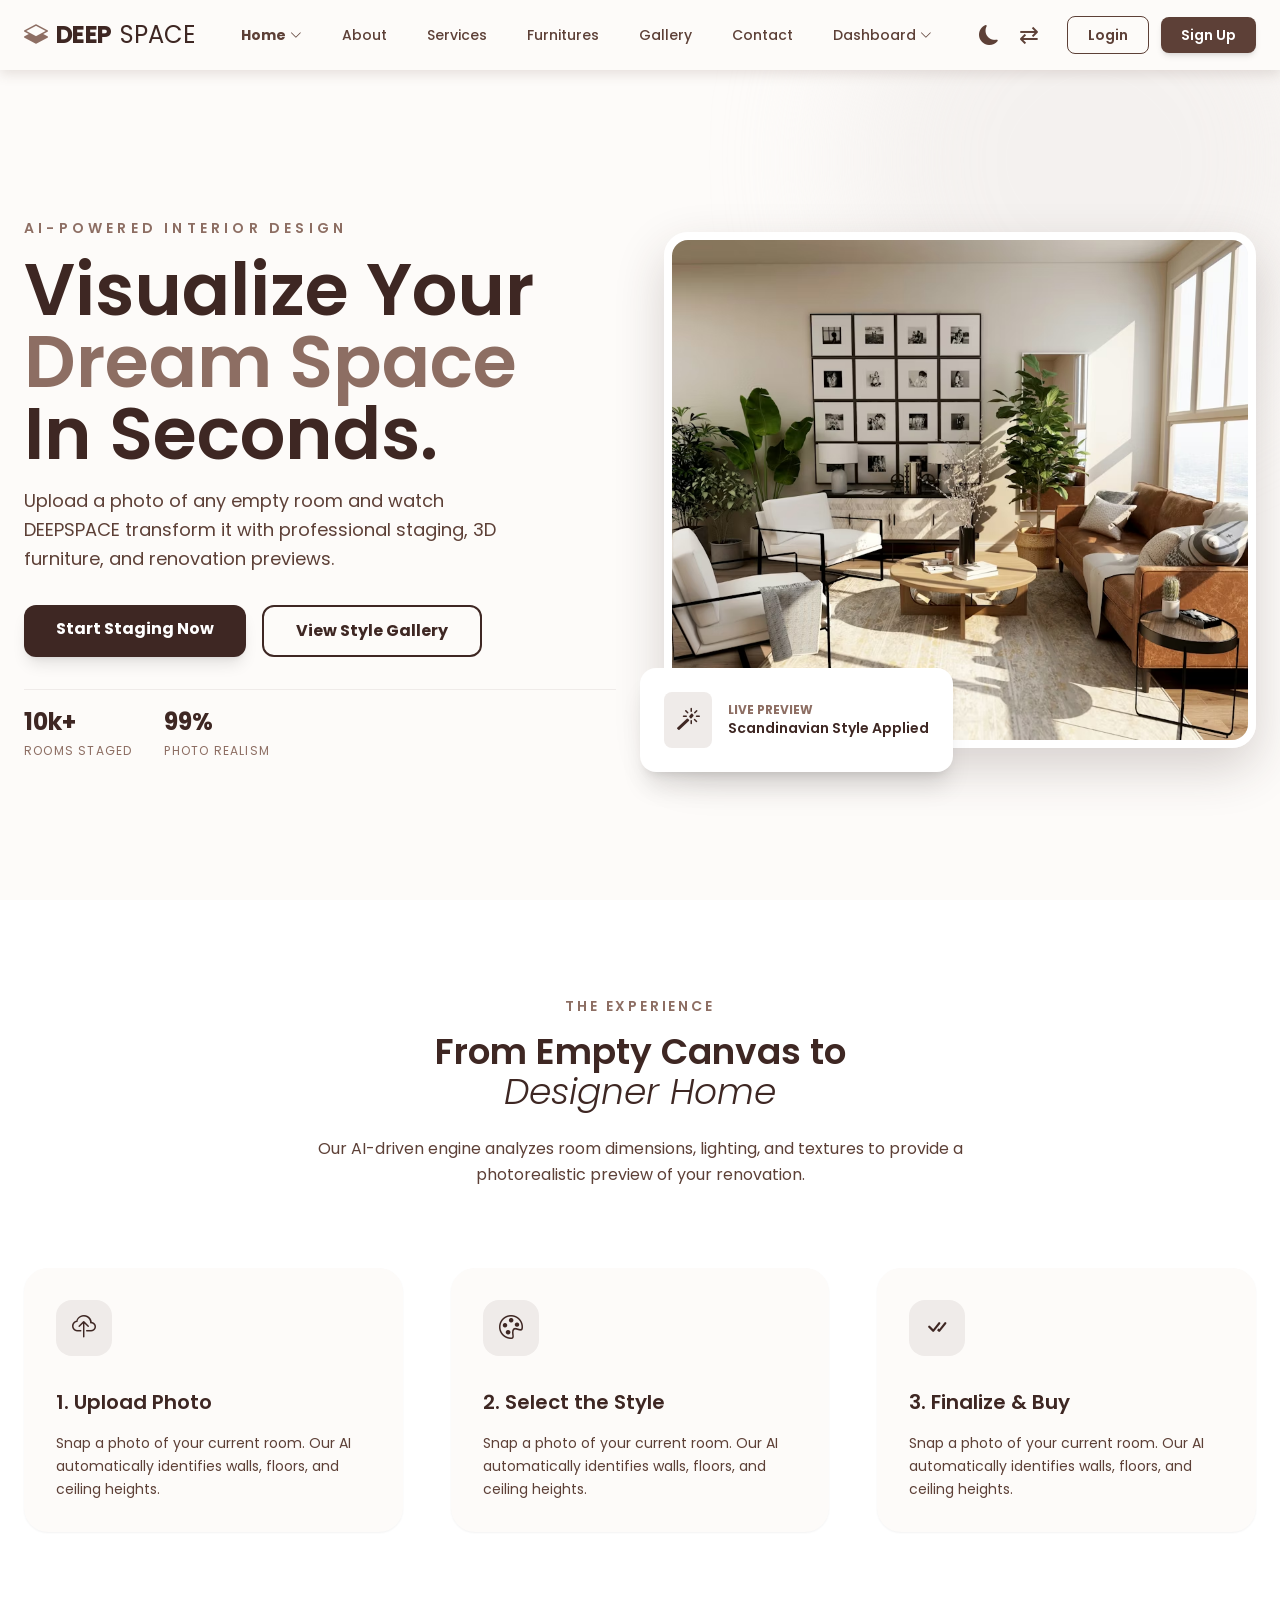
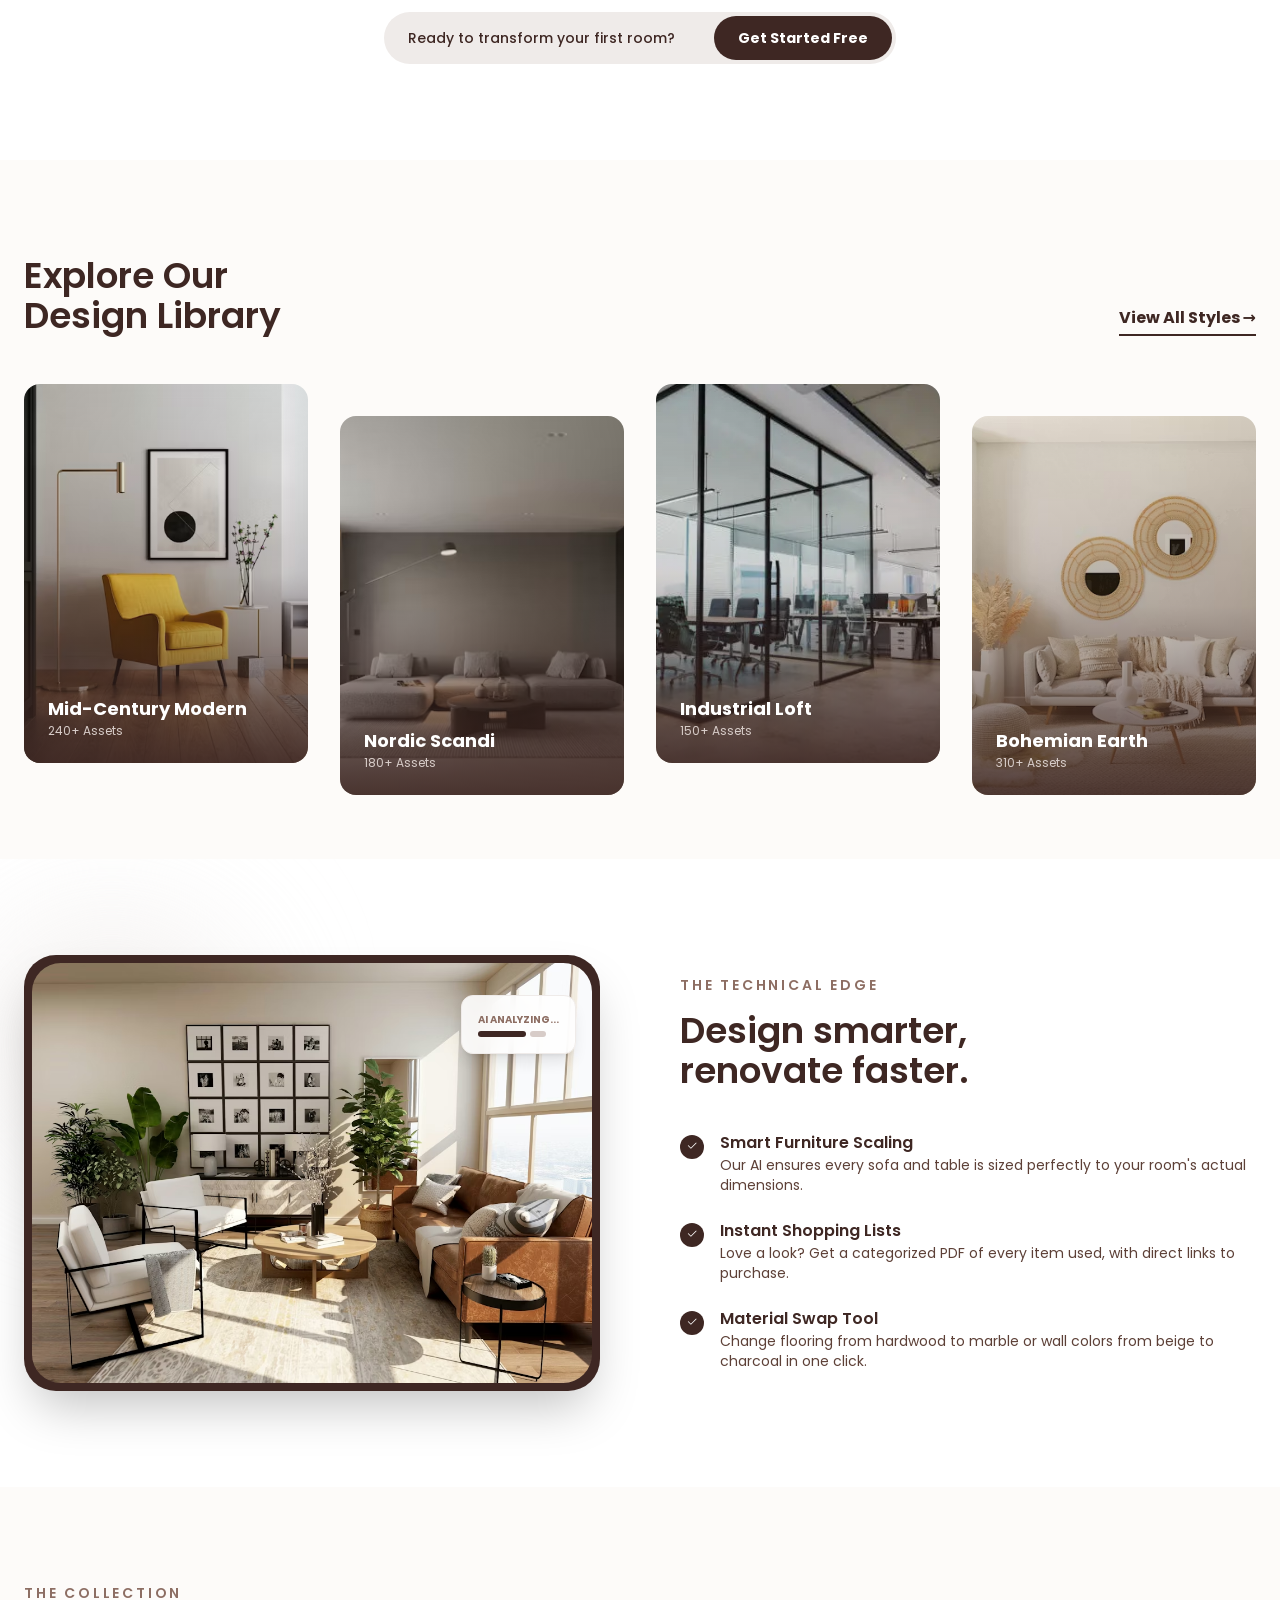
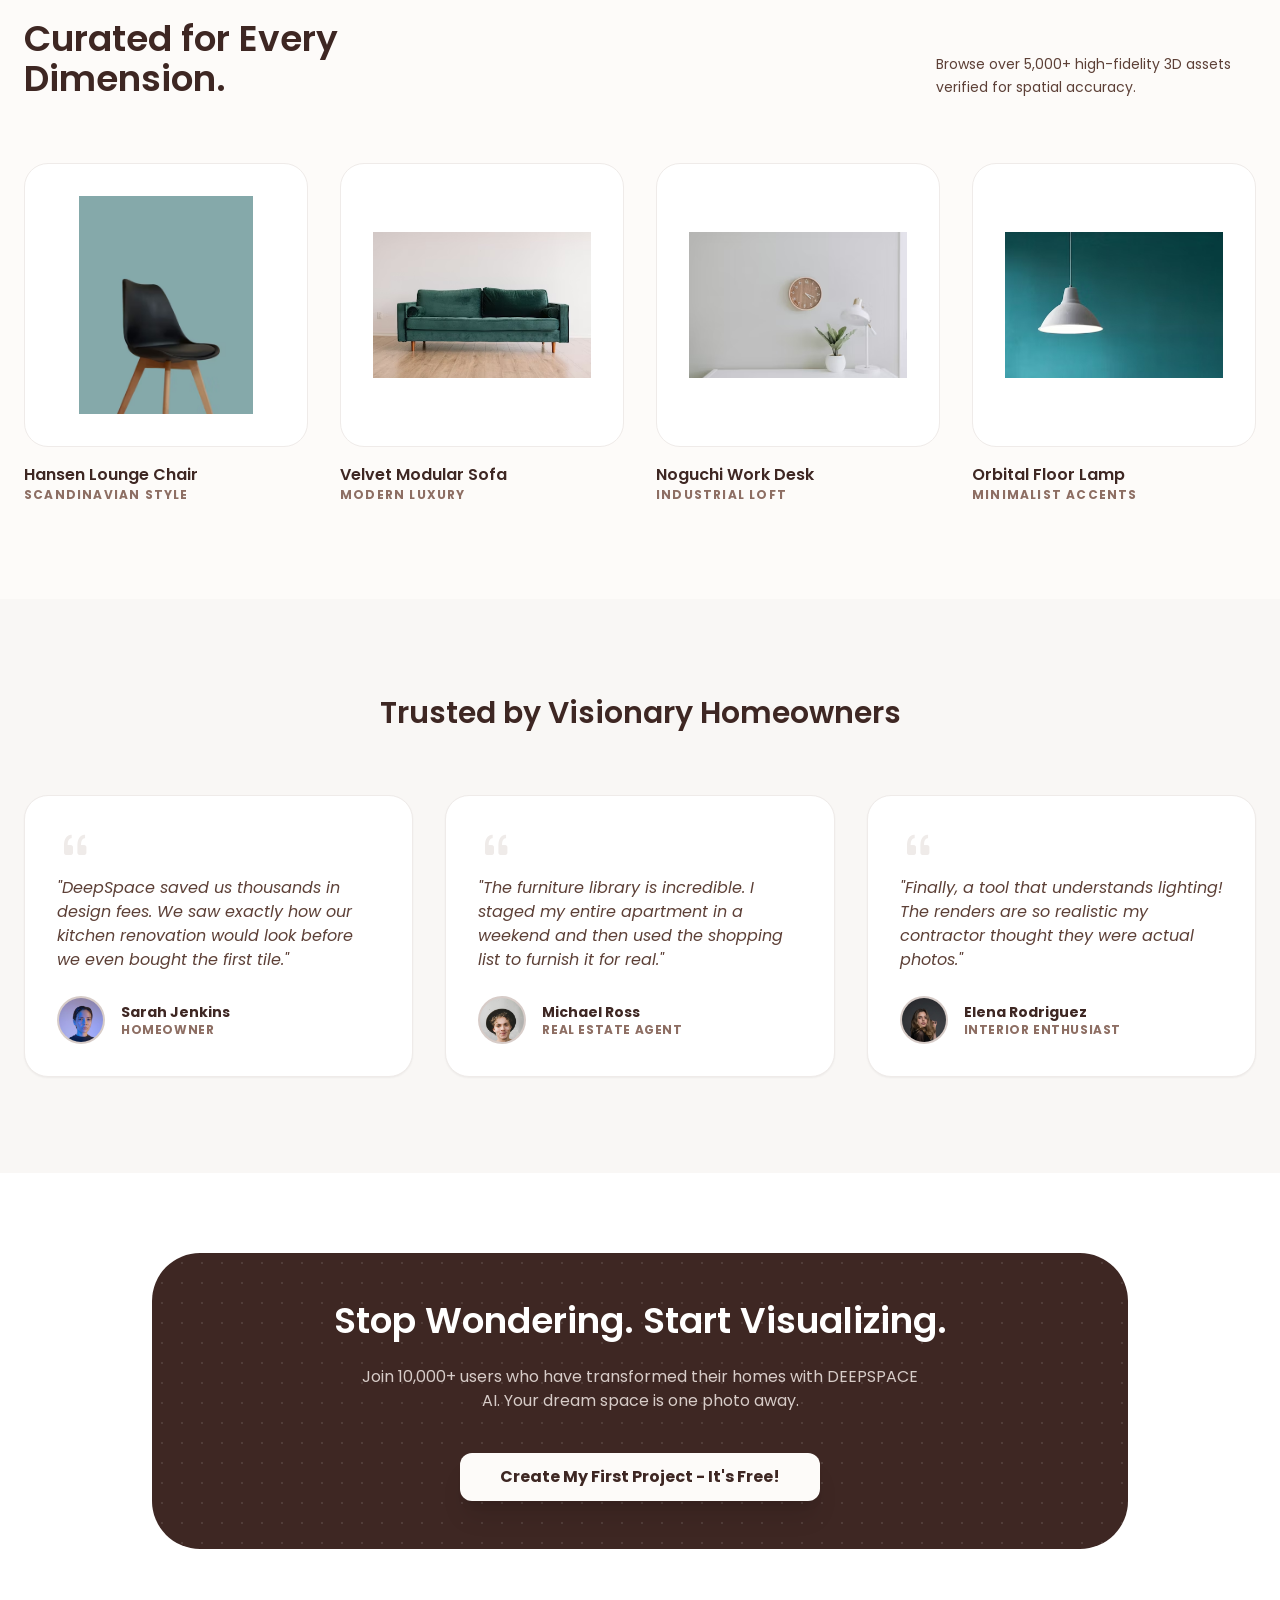
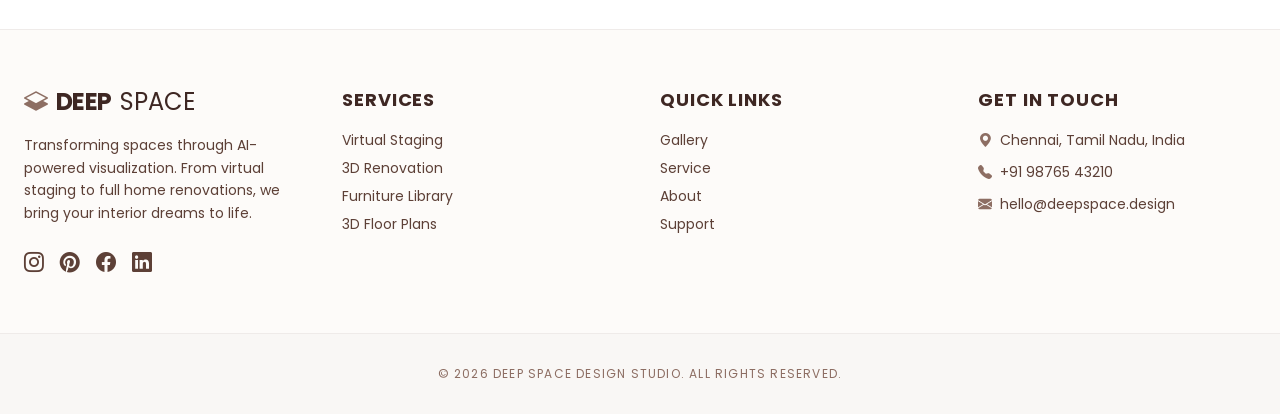
==== commit 3134e8ca: "Updated project files" ====
--- a/index.html
+++ b/index.html
@@ -231,7 +231,7 @@
         <h2 class="text-3xl md:text-4xl font-semibold text-[#3E2723]">Explore Our <br class="hidden sm:block"> Design Library</h2>
       </div>
       <a href="gallery.html" class="text-[#3E2723] font-bold border-b-2 border-[#3E2723] pb-1 hover:text-[#8D6E63] hover:border-[#8D6E63] transition-all whitespace-nowrap">
-        View All Styles â†’
+        View All Styles →
       </a>
     </div>
 
